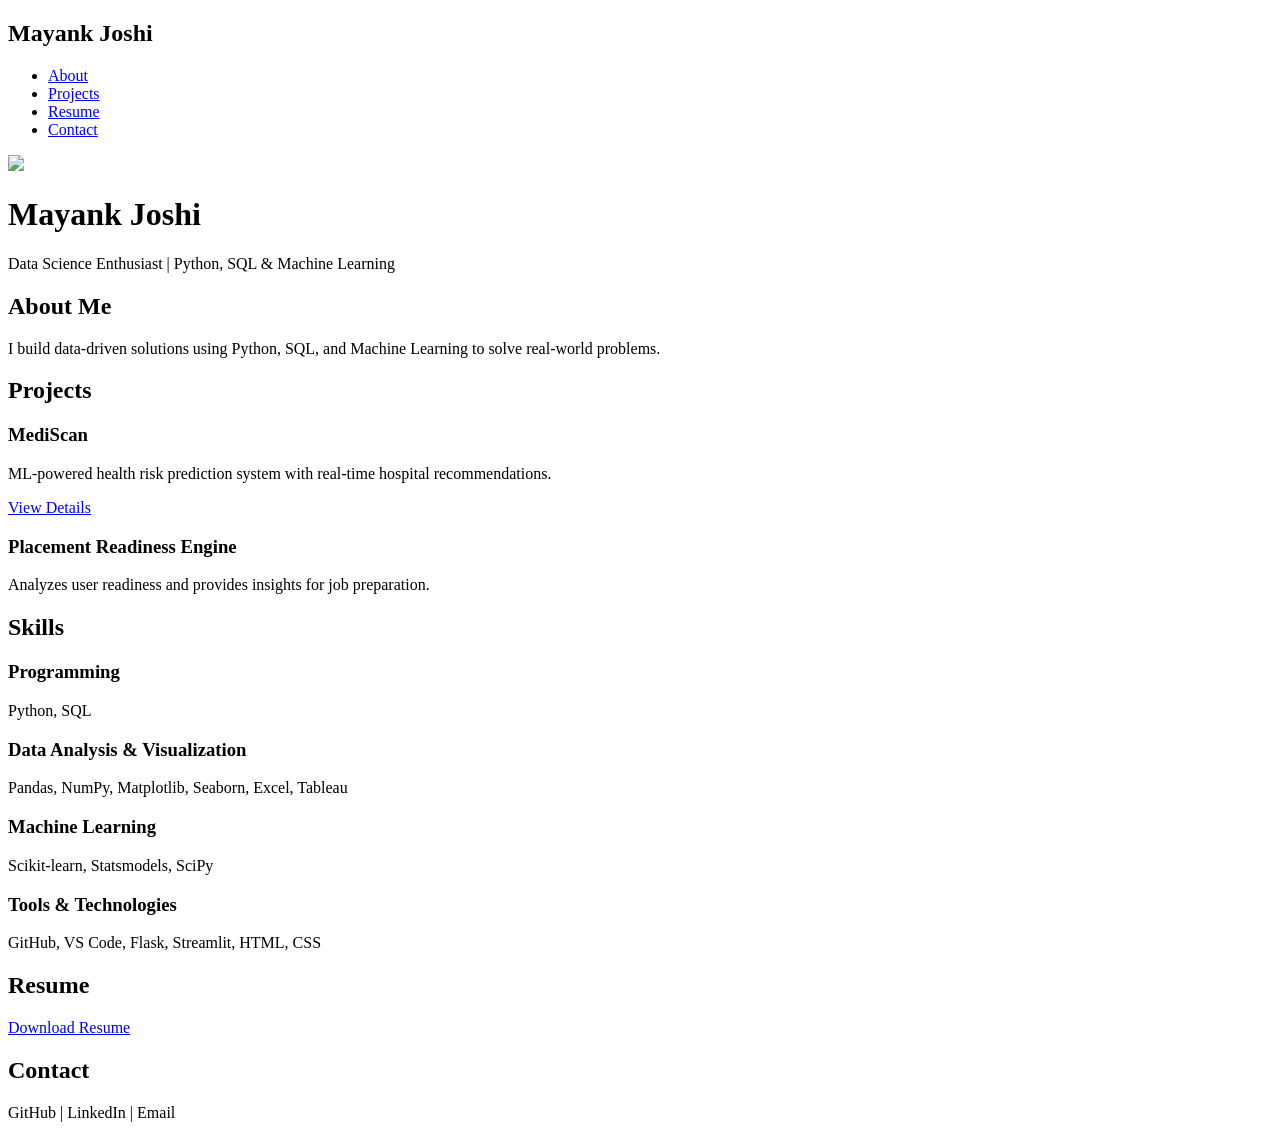
==== index.html @ 1c73607e "Add initial HTML structure for portfolio website" ====
<!DOCTYPE html>
<html lang="en">
<head>
    <meta charset="UTF-8">
    <title>Mayank Joshi | Portfolio</title>
    <link rel="stylesheet" href="style.css">
</head>
<body>
<nav>
    <h2>Mayank Joshi</h2>
    <ul>
        <li><a href="#about">About</a></li>
        <li><a href="#projects">Projects</a></li>
        <li><a href="#resume">Resume</a></li>
        <li><a href="#contact">Contact</a></li>
    </ul>
</nav>
<header>
    <img src="assets/profile.jpg" class="profile">
    <h1>Mayank Joshi</h1>
    <p>Data Science Enthusiast | Python, SQL & Machine Learning</p>
</header>

<section id="about">
    <h2>About Me</h2>
    <p>I build data-driven solutions using Python, SQL, and Machine Learning to solve real-world problems.</p>
</section>

<section id="projects">
    <h2>Projects</h2>

    <div class="project-card">
        <h3>MediScan</h3>
        <p>ML-powered health risk prediction system with real-time hospital recommendations.</p>
        <a href="projects/mediscan.html">View Details</a>
    </div>

    <div class="project-card">
        <h3>Placement Readiness Engine</h3>
        <p>Analyzes user readiness and provides insights for job preparation.</p>
    </div>

</section>

<section id="skills">
    <h2>Skills</h2>

    <div class="project-card">
        <h3>Programming</h3>
        <p>Python, SQL</p>
    </div>

    <div class="project-card">
        <h3>Data Analysis & Visualization</h3>
        <p>Pandas, NumPy, Matplotlib, Seaborn, Excel, Tableau</p>
    </div>

    <div class="project-card">
        <h3>Machine Learning</h3>
        <p>Scikit-learn, Statsmodels, SciPy</p>
    </div>

    <div class="project-card">
        <h3>Tools & Technologies</h3>
        <p>GitHub, VS Code, Flask, Streamlit, HTML, CSS</p>
    </div>
</section>

<section id="resume">
    <h2>Resume</h2>
    <a href="assets/resume.pdf" download>Download Resume</a>
</section>

<section id="contact">
    <h2>Contact</h2>
    <p>GitHub | LinkedIn | Email</p>
</section>

</body>
</html>
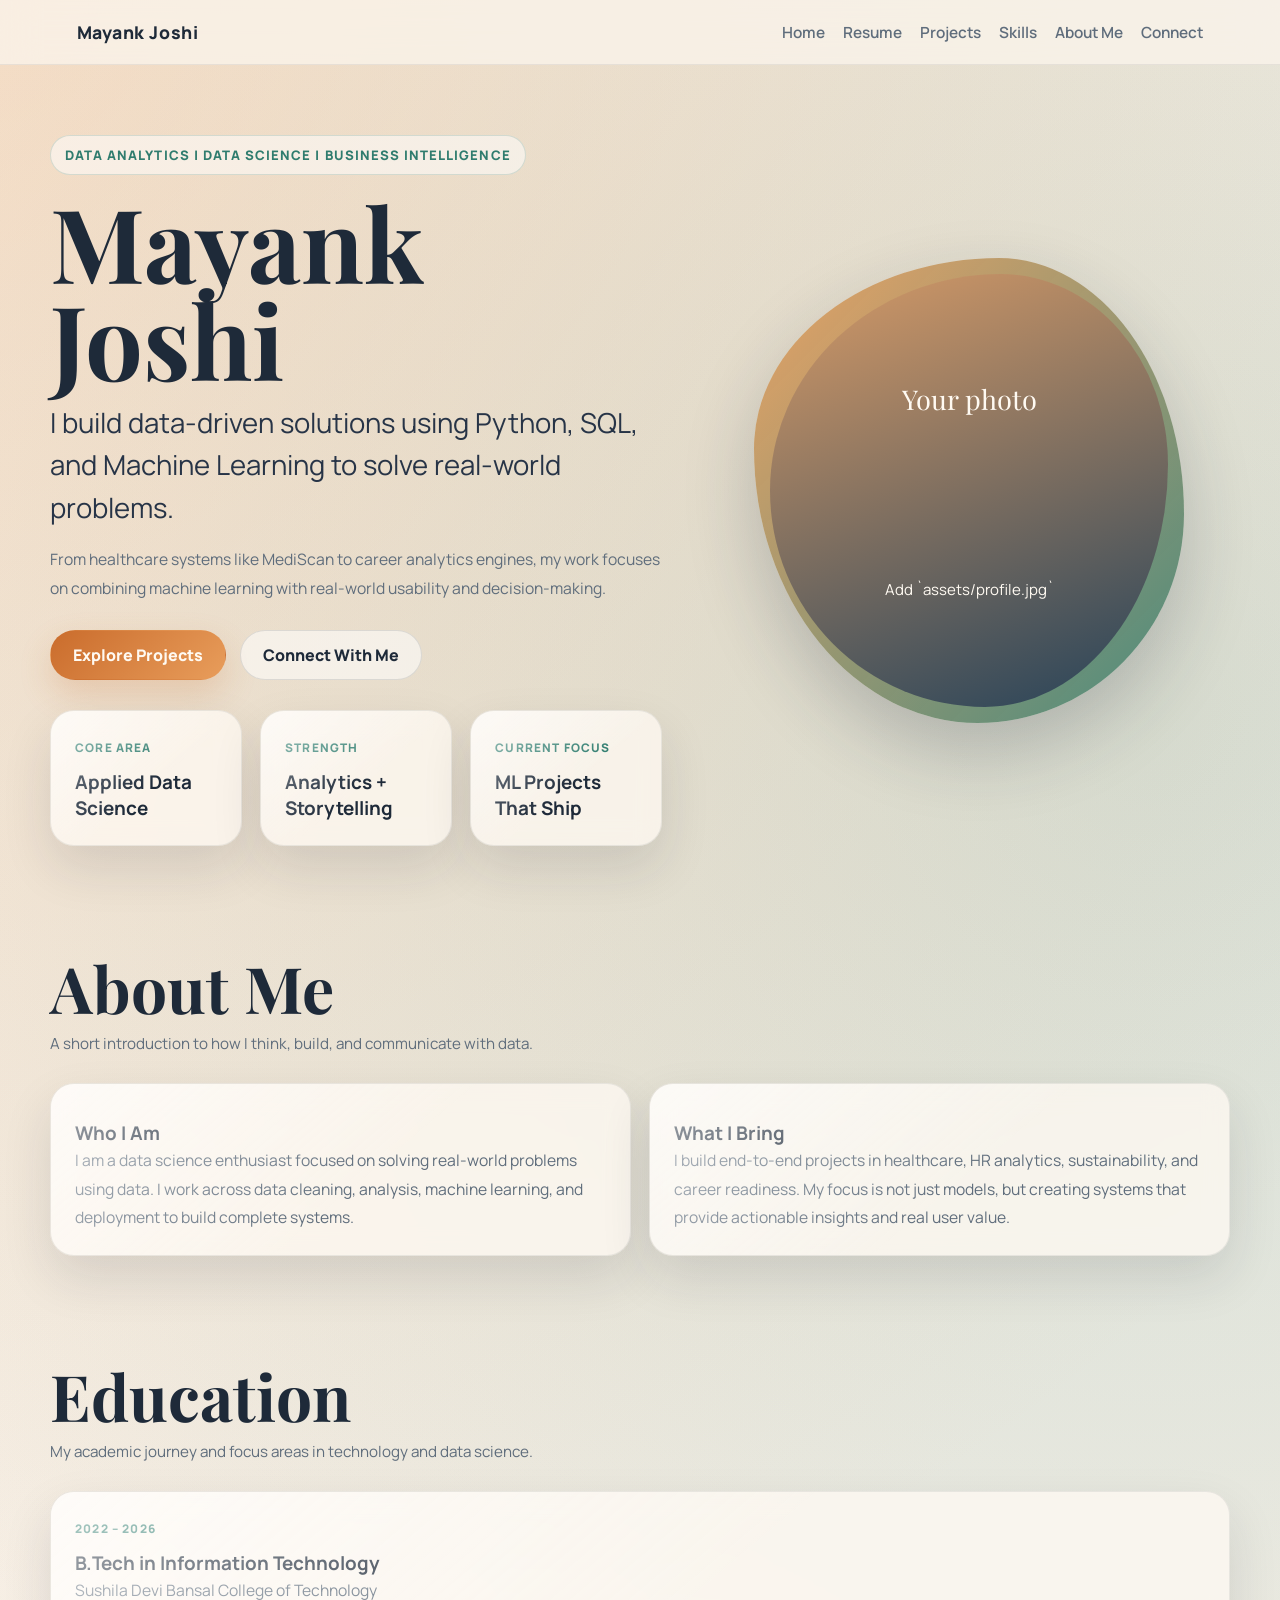
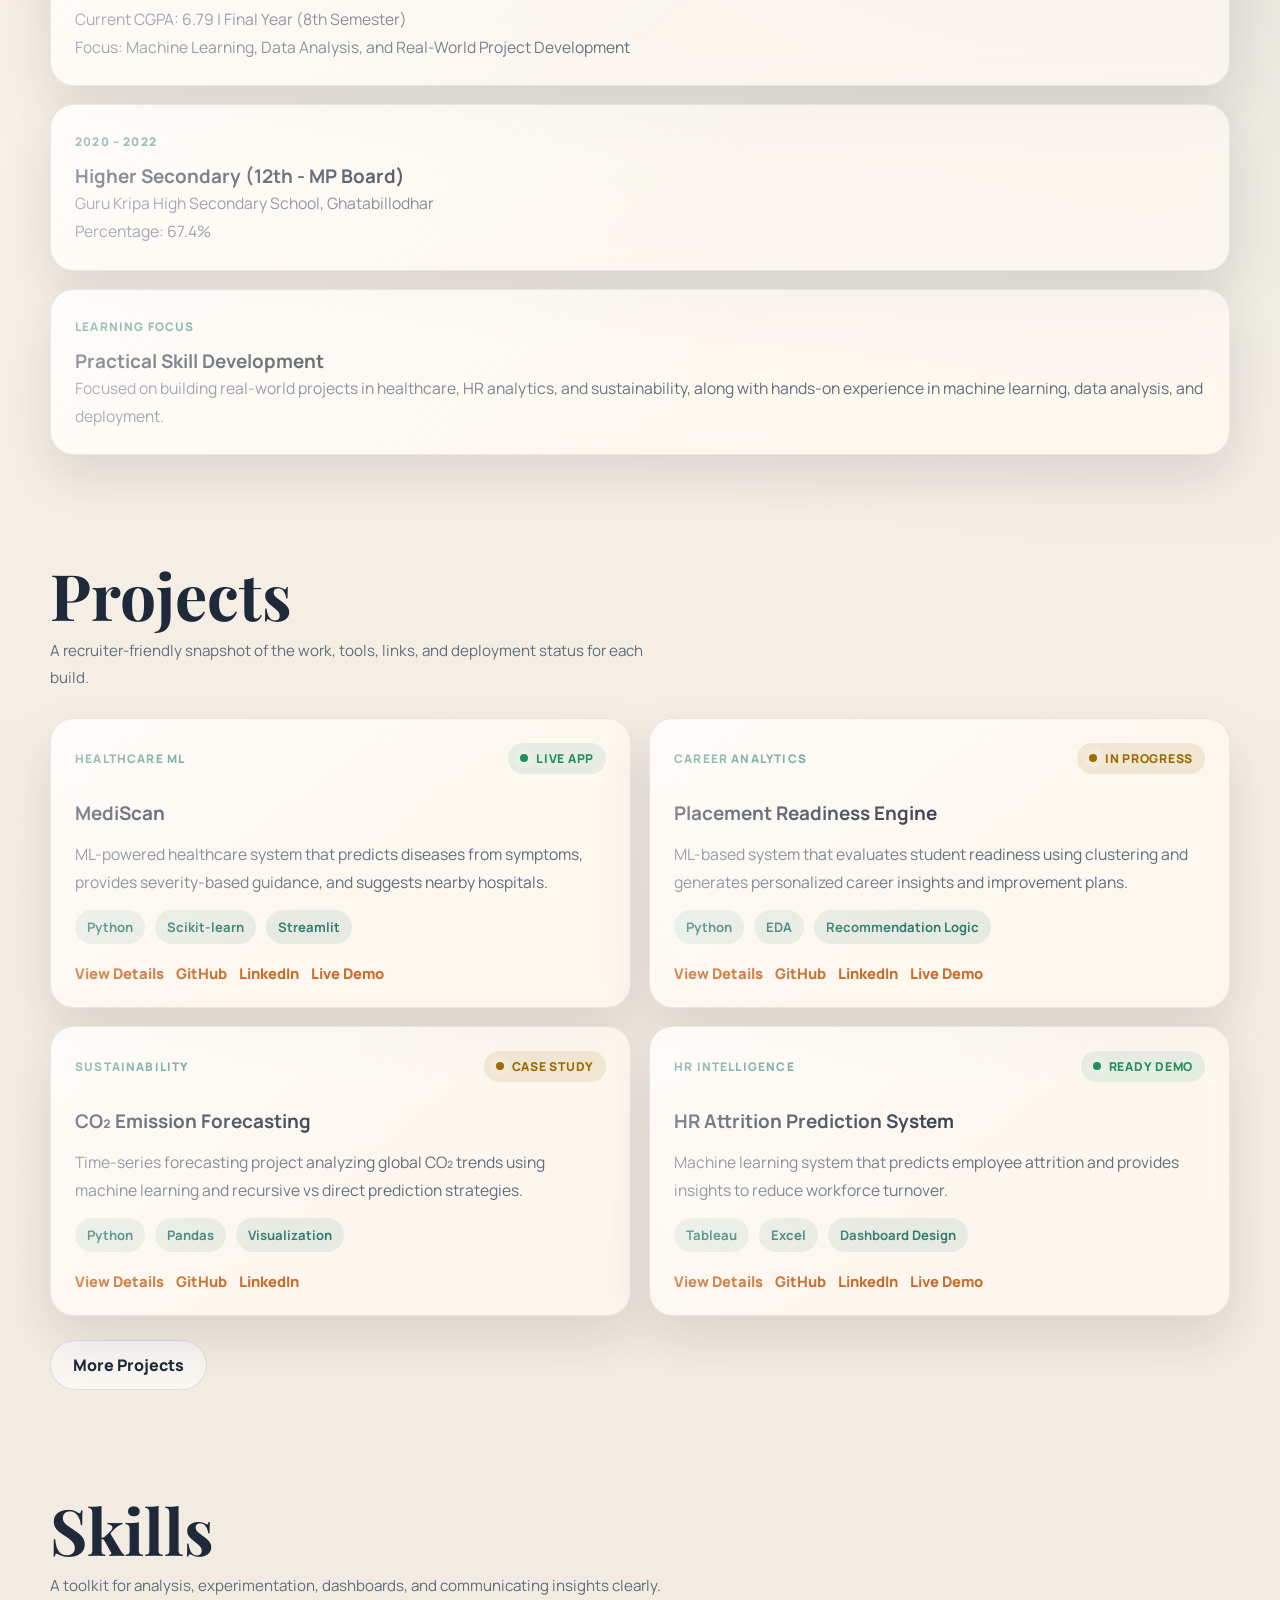
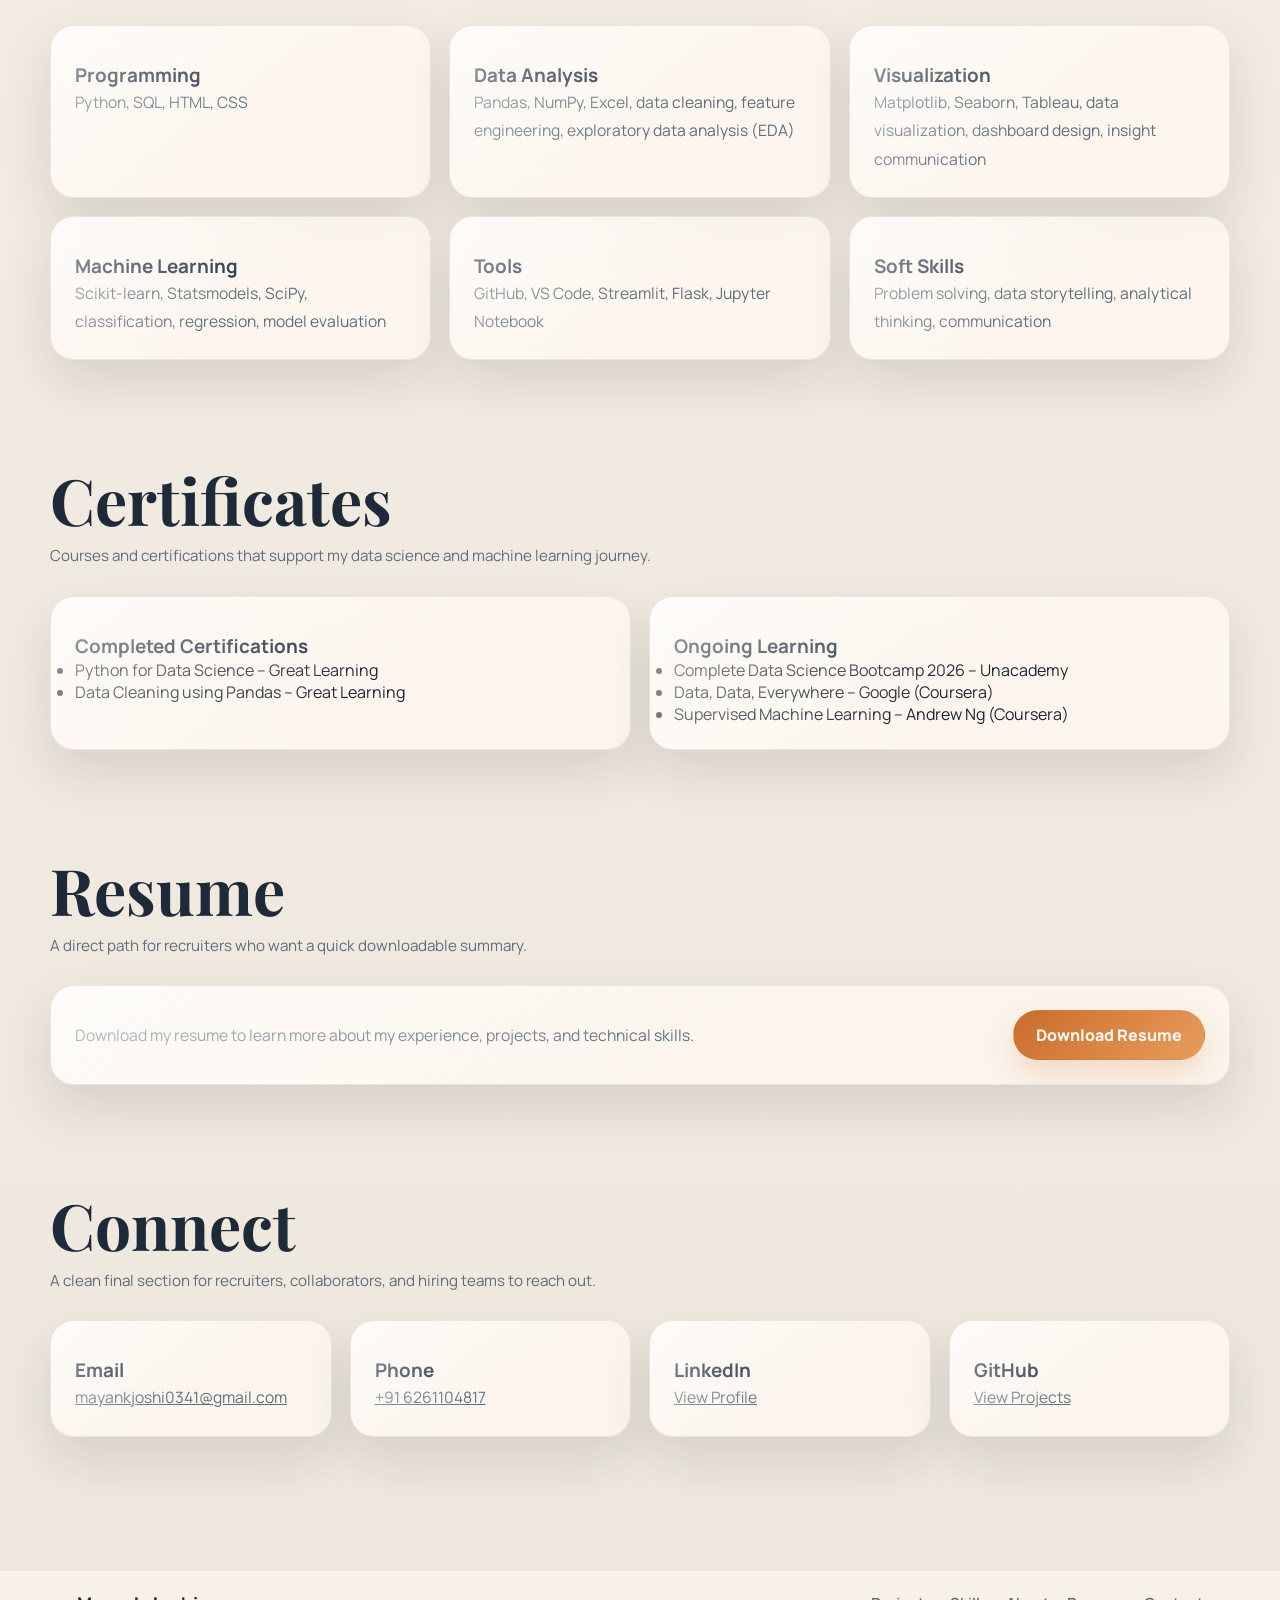
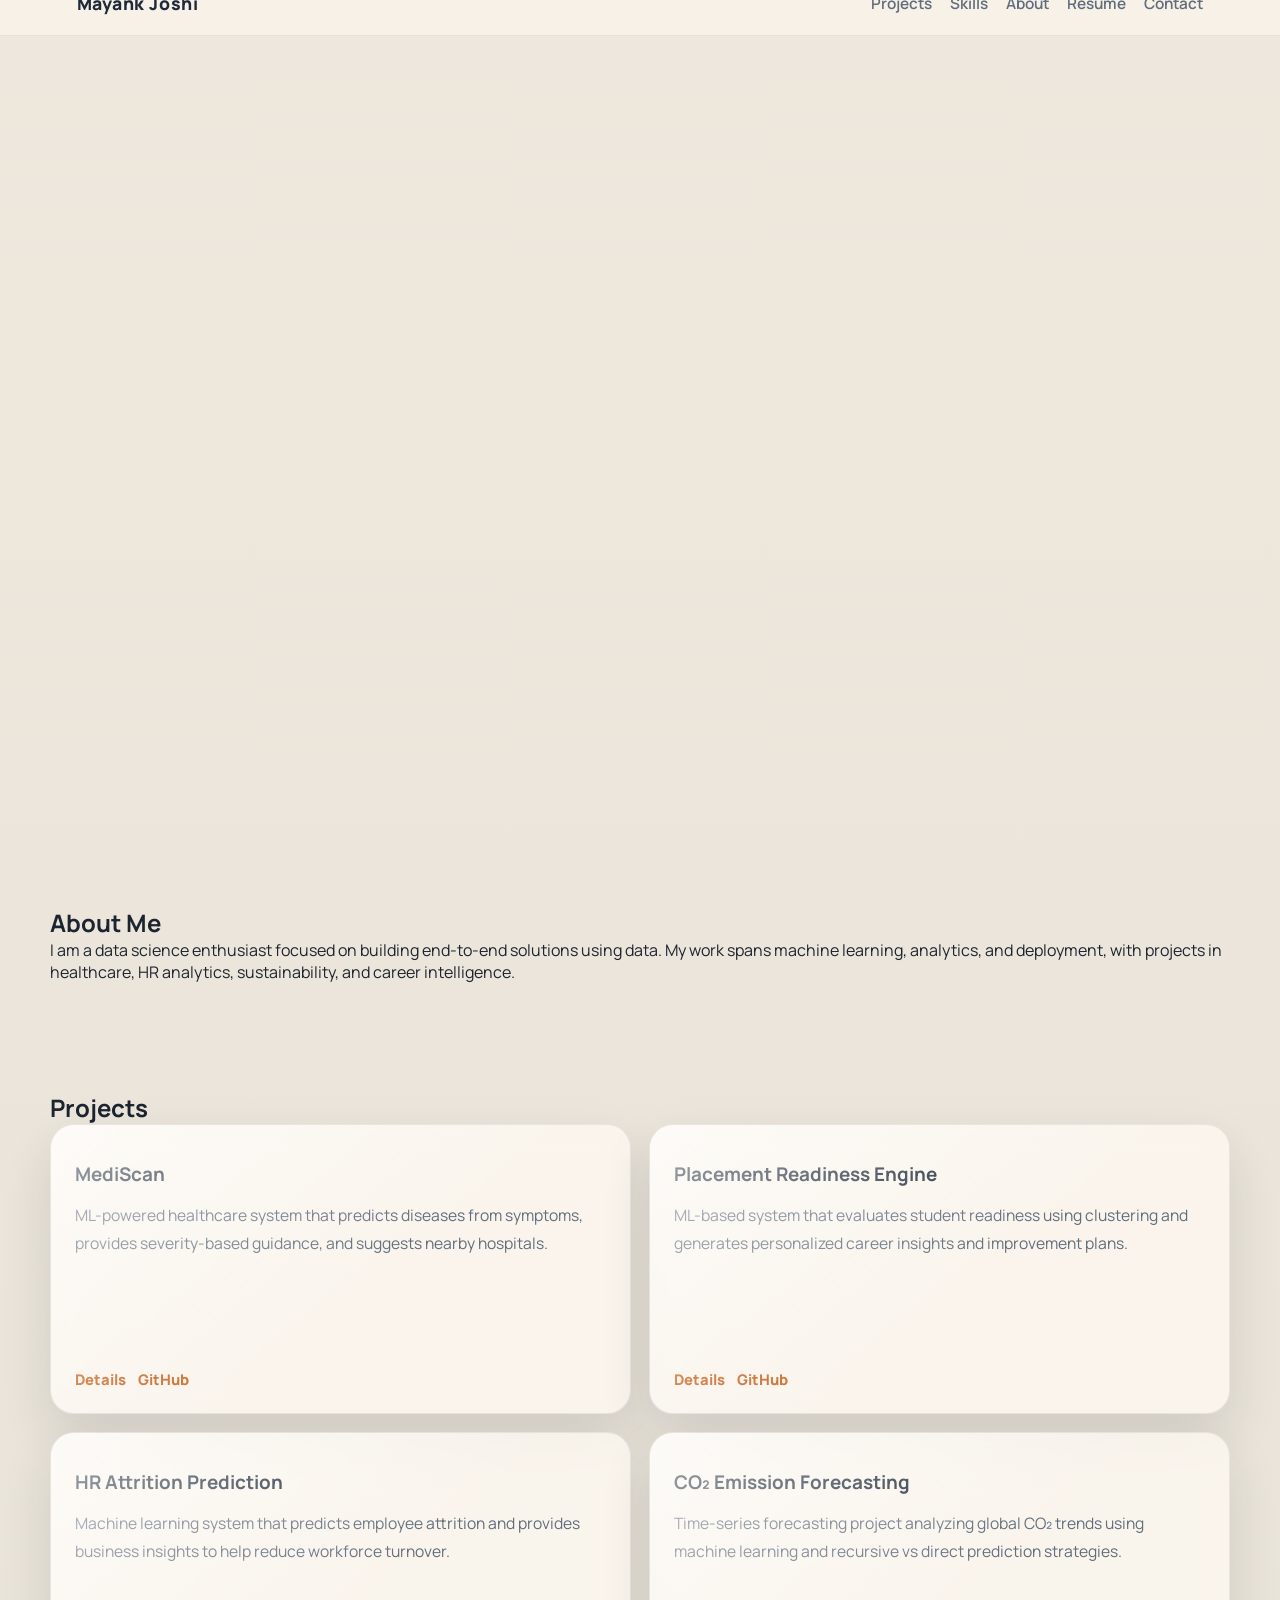
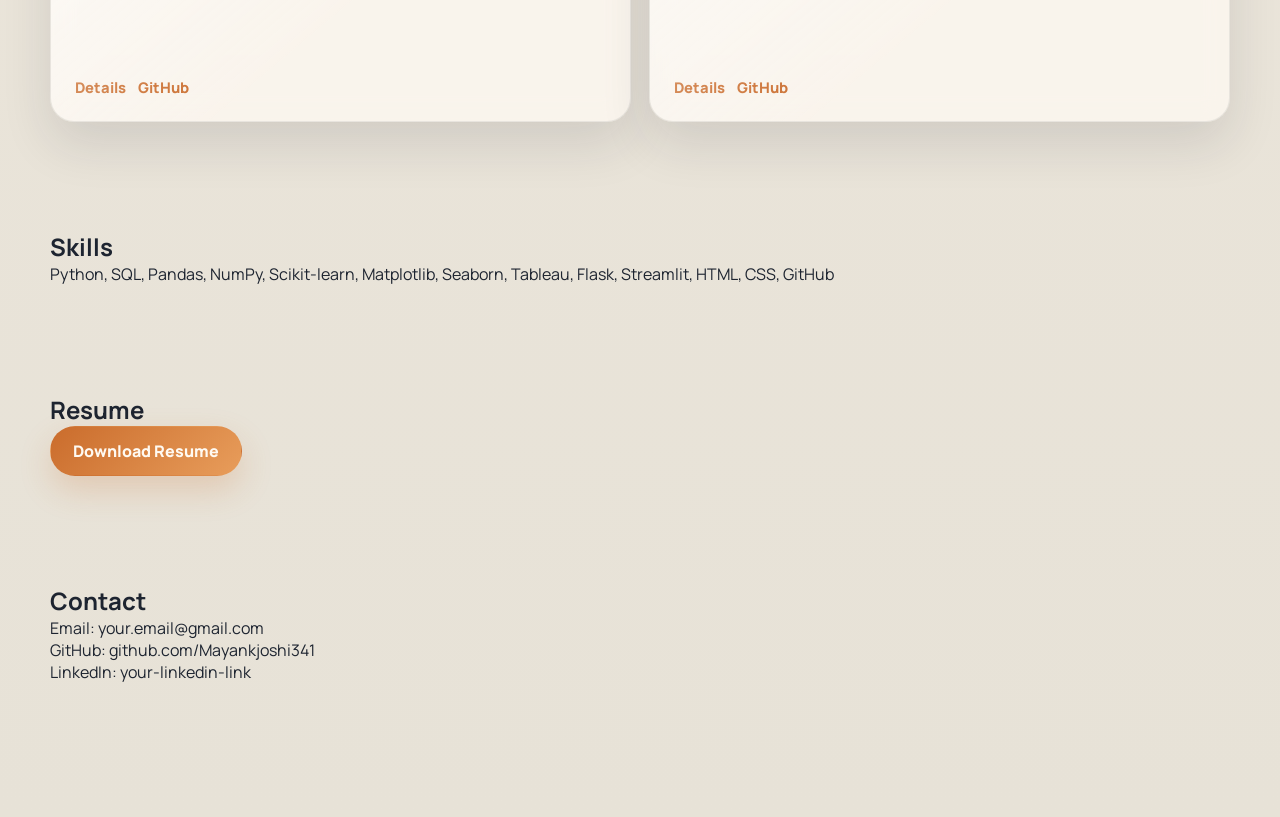
==== commit 5262ffa8: "Refactor code structure for improved readability and maintainability" ====
--- a/index.html
+++ b/index.html
@@ -2,79 +2,571 @@
 <html lang="en">
 <head>
     <meta charset="UTF-8">
-    <title>Mayank Joshi | Portfolio</title>
+    <meta name="viewport" content="width=device-width, initial-scale=1.0">
+    <title>Mayank Joshi | Data Scientist Portfolio</title>
+    <link rel="preconnect" href="https://fonts.googleapis.com">
+    <link rel="preconnect" href="https://fonts.gstatic.com" crossorigin>
+    <link href="https://fonts.googleapis.com/css2?family=Manrope:wght@400;500;700;800&family=Playfair+Display:wght@600;700&display=swap" rel="stylesheet">
     <link rel="stylesheet" href="style.css">
 </head>
 <body>
-<nav>
-    <h2>Mayank Joshi</h2>
-    <ul>
+    <nav class="navbar">
+        <a class="brand" href="#home">Mayank Joshi</a>
+        <ul class="nav-links">
+            <li><a href="#home">Home</a></li>
+            <li><a href="#resume">Resume</a></li>
+            <li><a href="#projects">Projects</a></li>
+            <li><a href="#skills">Skills</a></li>
+            <li><a href="#about">About Me</a></li>
+            <li><a href="#contact">Connect</a></li>
+        </ul>
+    </nav>
+
+    <main>
+        <section class="hero reveal" id="home">
+            <div class="hero-copy reveal">
+                <p class="eyebrow">Data Analytics | Data Science | Business Intelligence</p>
+                <h1>Mayank Joshi</h1>
+                <p class="hero-line">
+                  I build data-driven solutions using Python, SQL, and Machine Learning to solve real-world problems.
+                </p>
+
+                <p class="hero-text">
+                    From healthcare systems like MediScan to career analytics engines,
+                    my work focuses on combining machine learning with real-world usability and decision-making.
+                </p>
+                <div class="hero-actions">
+                    <a class="btn btn-primary" href="#projects">Explore Projects</a>
+                    <a class="btn btn-secondary" href="#contact">Connect With Me</a>
+                </div>
+                <div class="hero-highlights">
+                    <div class="stat-card reveal">
+                        <span class="stat-label">Core Area</span>
+                        <strong>Applied Data Science</strong>
+                    </div>
+                    <div class="stat-card reveal">
+                        <span class="stat-label">Strength</span>
+                        <strong>Analytics + Storytelling</strong>
+                    </div>
+                    <div class="stat-card reveal">
+                        <span class="stat-label">Current Focus</span>
+                        <strong>ML Projects That Ship</strong>
+                    </div>
+                </div>
+            </div>
+
+            <div class="hero-visual reveal">
+                <div class="blob-shell">
+                    <img
+                        src="assets/profile.jpg"
+                        alt="Portrait of Mayank Joshi"
+                        class="profile-photo"
+                        onerror="this.style.display='none'; this.nextElementSibling.style.display='grid';"
+                    >
+                    <div class="photo-fallback">
+                        <span>Your photo</span>
+                        <small>Add `assets/profile.jpg`</small>
+                    </div>
+                </div>
+            </div>
+        </section>
+
+        <section class="content-section reveal" id="about">
+            <div class="section-heading reveal">
+                <h2 class="section-tag">About Me</h2>
+                <p class="section-subtitle">A short introduction to how I think, build, and communicate with data.</p>
+            </div>
+            <div class="about-grid">
+                <article class="panel reveal">
+                    <h3>Who I Am</h3>
+                    <p>
+                        I am a data science enthusiast focused on solving real-world problems using data.
+                        I work across data cleaning, analysis, machine learning, and deployment to build complete systems.
+                    </p>
+                </article>
+                <article class="panel reveal">
+                    <h3>What I Bring</h3>
+                    <p>
+                        I build end-to-end projects in healthcare, HR analytics, sustainability, and career readiness.
+                        My focus is not just models, but creating systems that provide actionable insights and real user value.
+                    </p>
+                </article>
+            </div>
+        </section>
+
+        <section class="content-section reveal" id="education">
+    <div class="section-heading reveal">
+        <h2 class="section-tag">Education</h2>
+        <p class="section-subtitle">My academic journey and focus areas in technology and data science.</p>
+    </div>
+
+    <div class="timeline">
+
+        <article class="timeline-card reveal">
+            <span class="timeline-year">2022 – 2026</span>
+            <h3>B.Tech in Information Technology</h3>
+            <p>Sushila Devi Bansal College of Technology</p>
+            <p>Current CGPA: 6.79 | Final Year (8th Semester)</p>
+            <p>Focus: Machine Learning, Data Analysis, and Real-World Project Development</p>
+        </article>
+
+        <article class="timeline-card reveal">
+            <span class="timeline-year">2020 – 2022</span>
+            <h3>Higher Secondary (12th - MP Board)</h3>
+            <p>Guru Kripa High Secondary School, Ghatabillodhar</p>
+            <p>Percentage: 67.4%</p>
+        </article>
+
+        <article class="timeline-card reveal">
+            <span class="timeline-year">Learning Focus</span>
+            <h3>Practical Skill Development</h3>
+            <p>
+                Focused on building real-world projects in healthcare, HR analytics, and sustainability,
+                along with hands-on experience in machine learning, data analysis, and deployment.
+            </p>
+                    </article>
+                
+                </div>
+            </section>
+
+        <section class="content-section reveal" id="projects">
+            <div class="section-heading reveal">
+                <h2 class="section-tag">Projects</h2>
+                <p class="section-subtitle">A recruiter-friendly snapshot of the work, tools, links, and deployment status for each build.</p>
+            </div>
+
+            <div class="card-grid project-grid">
+                <article class="project-card project-live reveal">
+                    <div class="project-top">
+                        <span class="card-kicker">Healthcare ML</span>
+                        <span class="project-status status-live">Live App</span>
+                    </div>
+                    <h3>MediScan</h3>
+                    <p>ML-powered healthcare system that predicts diseases from symptoms, provides severity-based guidance, and suggests nearby hospitals.</p>
+                    <div class="project-meta">
+                        <span>Python</span>
+                        <span>Scikit-learn</span>
+                        <span>Streamlit</span>
+                    </div>
+                    <div class="project-links">
+                        <a href="projects/mediscan.html">View Details</a>
+                        <a href="https://github.com/Mayankjoshi341/MEDISCAN/tree/main/MediScan">GitHub</a>
+                        <a href="https://www.linkedin.com/feed/update/urn:li:activity:7434690073696161793/?originTrackingId=m5JLJX4v71FFfzhht5%2BlYw%3D%3D">LinkedIn</a>
+                        <a href="https://mayankjoshi341-mediscan-mediscanmediscan-app-bdn9oe.streamlit.app/">Live Demo</a>
+                    </div>
+                </article>
+
+                <article class="project-card project-build reveal">
+                    <div class="project-top">
+                        <span class="card-kicker">Career Analytics</span>
+                        <span class="project-status status-build">In Progress</span>
+                    </div>
+                    <h3>Placement Readiness Engine</h3>
+                    <p>ML-based system that evaluates student readiness using clustering and generates personalized career insights and improvement plans.</p>
+                    <div class="project-meta">
+                        <span>Python</span>
+                        <span>EDA</span>
+                        <span>Recommendation Logic</span>
+                    </div>
+                    <div class="project-links">
+                        <a href="projects/placement.html">View Details</a>
+                        <a href="https://github.com/Mayankjoshi341/Placement-Readiness-Analytics-Engine/tree/main/Placement_readiness">GitHub</a>
+                        <a href="#" title="Add your LinkedIn post or article URL">LinkedIn</a>
+                        <a href="#" title="Add your deployed dashboard URL">Live Demo</a>
+                    </div>
+                </article>
+
+                <article class="project-card project-build reveal">
+                    <div class="project-top">
+                        <span class="card-kicker">Sustainability</span>
+                        <span class="project-status status-build">Case Study</span>
+                    </div>
+                    <h3>CO₂ Emission Forecasting</h3>
+                    <p>Time-series forecasting project analyzing global CO₂ trends using machine learning and recursive vs direct prediction strategies.</p>
+                    <div class="project-meta">
+                        <span>Python</span>
+                        <span>Pandas</span>
+                        <span>Visualization</span>
+                    </div>
+                    <div class="project-links">
+                        <a href="projects/co2.html">View Details</a>
+                        <a href="#" title="Add your GitHub project URL">GitHub</a>
+                        <a href="#" title="Add your LinkedIn post or article URL">LinkedIn</a>
+                    </div>
+                </article>
+
+                <article class="project-card project-live reveal">
+                    <div class="project-top">
+                        <span class="card-kicker">HR Intelligence</span>
+                        <span class="project-status status-live">Ready Demo</span>
+                    </div>
+                    <h3>HR Attrition Prediction System</h3>
+                    <p>Machine learning system that predicts employee attrition and provides insights to reduce workforce turnover.</p>
+                    <div class="project-meta">
+                        <span>Tableau</span>
+                        <span>Excel</span>
+                        <span>Dashboard Design</span>
+                    </div>
+                    <div class="project-links">
+                        <a href="projects/hr.html">View Details</a>
+                        <a href="https://github.com/Mayankjoshi341/minor-project/tree/main/minor-project-7sem">GitHub</a>
+                        <a href="#" title="Add your LinkedIn post or article URL">LinkedIn</a>
+                        <a href="#" title="Add your deployed dashboard URL">Live Demo</a>
+                    </div>
+                </article>
+            </div>
+
+            <details class="more-projects">
+                <summary class="btn btn-secondary">More Projects</summary>
+                <div class="card-grid project-grid more-project-grid">
+                    <article class="project-card reveal">
+                        <div class="project-top">
+                            <span class="card-kicker">Forecasting</span>
+                            <span class="project-status status-build">Concept</span>
+                        </div>
+                        <h3>Sales Forecast Studio</h3>
+                        <p>Space for a forecasting project featuring trend modeling, business KPIs, and interactive scenario planning.</p>
+                        <div class="project-meta">
+                            <span>Time Series</span>
+                            <span>Python</span>
+                            <span>Business Insight</span>
+                        </div>
+                        <div class="project-links">
+                            <a href="#">View Details</a>
+                            <a href="#" title="Add your GitHub project URL">GitHub</a>
+                            <a href="#" title="Add your LinkedIn post or article URL">LinkedIn</a>
+                        </div>
+                    </article>
+
+                    <article class="project-card reveal">
+                        <div class="project-top">
+                            <span class="card-kicker">Customer Analytics</span>
+                            <span class="project-status status-build">Concept</span>
+                        </div>
+                        <h3>Customer Churn Explorer</h3>
+                        <p>Placeholder card for a churn prediction or segmentation project with metrics, model interpretation, and retention strategy.</p>
+                        <div class="project-meta">
+                            <span>Classification</span>
+                            <span>SQL</span>
+                            <span>BI Reporting</span>
+                        </div>
+                        <div class="project-links">
+                            <a href="#">View Details</a>
+                            <a href="#" title="Add your GitHub project URL">GitHub</a>
+                            <a href="#" title="Add your LinkedIn post or article URL">LinkedIn</a>
+                        </div>
+                    </article>
+                </div>
+            </details>
+        </section>
+
+        <section class="content-section reveal" id="skills">
+            <div class="section-heading reveal">
+                <h2 class="section-tag">Skills</h2>
+                <p class="section-subtitle">A toolkit for analysis, experimentation, dashboards, and communicating insights clearly.</p>
+            </div>
+            <div class="card-grid skills-grid">
+                <article class="panel reveal">
+                    <h3>Programming</h3>
+                    <p>Python, SQL, HTML, CSS</p>
+                </article>
+                <article class="panel reveal">
+                    <h3>Data Analysis</h3>
+                    <p>Pandas, NumPy, Excel, data cleaning, feature engineering, exploratory data analysis (EDA)</p>
+                </article>
+                <article class="panel reveal">
+                    <h3>Visualization</h3>
+                    <p>Matplotlib, Seaborn, Tableau, data visualization, dashboard design, insight communication</p>
+                </article>
+                <article class="panel reveal">
+                    <h3>Machine Learning</h3>
+                    <p>Scikit-learn, Statsmodels, SciPy, classification, regression, model evaluation</p>
+                </article>
+                <article class="panel reveal">
+                    <h3>Tools</h3>
+                    <p>GitHub, VS Code, Streamlit, Flask, Jupyter Notebook</p>
+                </article>
+                <article class="panel reveal">
+                    <h3>Soft Skills</h3>
+                    <p>Problem solving, data storytelling, analytical thinking, communication</p>
+                </article>
+            </div>
+        </section>
+
+        <section class="content-section reveal" id="certificates">
+    <div class="section-heading reveal">
+        <h2 class="section-tag">Certificates</h2>
+        <p class="section-subtitle">Courses and certifications that support my data science and machine learning journey.</p>
+    </div>
+
+    <div class="card-grid">
+
+        <article class="panel reveal">
+            <h3>Completed Certifications</h3>
+            <ul>
+                <li>Python for Data Science – Great Learning</li>
+                <li>Data Cleaning using Pandas – Great Learning</li>
+            </ul>
+        </article>
+
+        <article class="panel reveal">
+            <h3>Ongoing Learning</h3>
+            <ul>
+                <li>Complete Data Science Bootcamp 2026 – Unacademy</li>
+                <li>Data, Data, Everywhere – Google (Coursera)</li>
+                <li>Supervised Machine Learning – Andrew Ng (Coursera)</li>
+            </ul>
+        </article>
+
+    </div>
+</section>
+
+        <section class="content-section reveal" id="resume">
+            <div class="section-heading reveal">
+                <h2 class="section-tag">Resume</h2>
+                <p class="section-subtitle">A direct path for recruiters who want a quick downloadable summary.</p>
+            </div>
+            <div class="panel resume-panel reveal">
+                <p>
+                    Download my resume to learn more about my experience, projects, and technical skills.
+                </p>
+                <a class="btn btn-primary" href="assets/resume.pdf" download>Download Resume</a>
+            </div>
+        </section>
+
+        <section class="content-section reveal" id="contact">
+    <div class="section-heading reveal">
+        <h2 class="section-tag">Connect</h2>
+        <p class="section-subtitle">A clean final section for recruiters, collaborators, and hiring teams to reach out.</p>
+    </div>
+
+    <div class="card-grid contact-grid">
+
+        <article class="panel reveal">
+            <h3>Email</h3>
+            <p>
+                <a href="mailto:mayankjoshi0341@gmail.com">
+                    mayankjoshi0341@gmail.com
+                </a>
+            </p>
+        </article>
+
+        <article class="panel reveal">
+            <h3>Phone</h3>
+            <p>
+                <a href="tel:+916261104817">
+                    +91 6261104817
+                </a>
+            </p>
+        </article>
+
+        <article class="panel reveal">
+            <h3>LinkedIn</h3>
+            <p>
+                <a href="https://www.linkedin.com/in/mayank-joshi-94772324b/" target="_blank">
+                    View Profile
+                </a>
+            </p>
+        </article>
+
+        <article class="panel reveal">
+            <h3>GitHub</h3>
+            <p>
+                <a href="https://github.com/Mayankjoshi341" target="_blank">
+                    View Projects
+                </a>
+            </p>
+        </article>
+
+    </div>
+</section>
+    </main>
+    <script>
+        const revealItems = document.querySelectorAll(".reveal");
+
+        if ("IntersectionObserver" in window) {
+            const revealObserver = new IntersectionObserver((entries) => {
+                entries.forEach((entry) => {
+                    if (entry.isIntersecting) {
+                        entry.target.classList.add("is-visible");
+                        revealObserver.unobserve(entry.target);
+                    }
+                });
+            }, {
+                threshold: 0.14,
+                rootMargin: "0px 0px -40px 0px"
+            });
+
+            revealItems.forEach((item) => revealObserver.observe(item));
+        } else {
+            revealItems.forEach((item) => item.classList.add("is-visible"));
+        }
+    </script>
+</body>
+</html>
+
+
+
+
+
+
+<!DOCTYPE html>
+<html lang="en">
+<head>
+    <meta charset="UTF-8">
+    <meta name="viewport" content="width=device-width, initial-scale=1.0">
+    <title>Mayank Joshi | Data Scientist Portfolio</title>
+
+    <link href="https://fonts.googleapis.com/css2?family=Manrope:wght@400;500;700;800&family=Playfair+Display:wght@600;700&display=swap" rel="stylesheet">
+    <link rel="stylesheet" href="style.css">
+</head>
+
+<body>
+
+<nav class="navbar">
+    <a class="brand" href="#home">Mayank Joshi</a>
+    <ul class="nav-links">
+        <li><a href="#projects">Projects</a></li>
+        <li><a href="#skills">Skills</a></li>
         <li><a href="#about">About</a></li>
-        <li><a href="#projects">Projects</a></li>
         <li><a href="#resume">Resume</a></li>
         <li><a href="#contact">Contact</a></li>
     </ul>
 </nav>
-<header>
-    <img src="assets/profile.jpg" class="profile">
-    <h1>Mayank Joshi</h1>
-    <p>Data Science Enthusiast | Python, SQL & Machine Learning</p>
-</header>
-
-<section id="about">
+
+<main>
+
+<!-- HERO -->
+<section class="hero reveal" id="home">
+    <div class="hero-copy">
+        <p class="eyebrow">Data Science | Machine Learning | Analytics</p>
+
+        <h1>Mayank Joshi</h1>
+
+        <p class="hero-line">
+            I build data-driven solutions using Python, SQL, and Machine Learning to solve real-world problems.
+        </p>
+
+        <p class="hero-text">
+            From healthcare systems like MediScan to career analytics engines,
+            my work focuses on combining machine learning with real-world usability and decision-making.
+        </p>
+
+        <div class="hero-actions">
+            <a class="btn btn-primary" href="#projects">View Projects</a>
+            <a class="btn btn-secondary" href="assets/resume.pdf" download>Download Resume</a>
+        </div>
+    </div>
+
+    <div class="hero-visual">
+        <div class="blob-shell">
+            <img src="assets/profile.jpg" class="profile-photo">
+        </div>
+    </div>
+</section>
+
+<!-- ABOUT -->
+<section class="content-section" id="about">
     <h2>About Me</h2>
-    <p>I build data-driven solutions using Python, SQL, and Machine Learning to solve real-world problems.</p>
-</section>
-
-<section id="projects">
+
+    <p>
+        I am a data science enthusiast focused on building end-to-end solutions using data.
+        My work spans machine learning, analytics, and deployment, with projects in healthcare,
+        HR analytics, sustainability, and career intelligence.
+    </p>
+</section>
+
+<!-- PROJECTS -->
+<section class="content-section" id="projects">
     <h2>Projects</h2>
 
-    <div class="project-card">
-        <h3>MediScan</h3>
-        <p>ML-powered health risk prediction system with real-time hospital recommendations.</p>
-        <a href="projects/mediscan.html">View Details</a>
-    </div>
-
-    <div class="project-card">
-        <h3>Placement Readiness Engine</h3>
-        <p>Analyzes user readiness and provides insights for job preparation.</p>
-    </div>
-
-</section>
-
-<section id="skills">
+    <div class="card-grid">
+
+        <!-- MediScan -->
+        <div class="project-card">
+            <h3>MediScan</h3>
+            <p>
+                ML-powered healthcare system that predicts diseases from symptoms,
+                provides severity-based guidance, and suggests nearby hospitals.
+            </p>
+
+            <div class="project-links">
+                <a href="projects/mediscan.html">Details</a>
+                <a href="https://github.com/Mayankjoshi341/MEDISCAN/tree/main/MediScan">GitHub</a>
+            </div>
+        </div>
+
+        <!-- Placement -->
+        <div class="project-card">
+            <h3>Placement Readiness Engine</h3>
+            <p>
+                ML-based system that evaluates student readiness using clustering
+                and generates personalized career insights and improvement plans.
+            </p>
+
+            <div class="project-links">
+                <a href="projects/placement.html">Details</a>
+                <a href="https://github.com/Mayankjoshi341/Placement-Readiness-Analytics-Engine/tree/main/Placement_readiness">GitHub</a>
+            </div>
+        </div>
+
+        <!-- HR -->
+        <div class="project-card">
+            <h3>HR Attrition Prediction</h3>
+            <p>
+                Machine learning system that predicts employee attrition and provides
+                business insights to help reduce workforce turnover.
+            </p>
+
+            <div class="project-links">
+                <a href="projects/hr.html">Details</a>
+                <a href="https://github.com/Mayankjoshi341/minor-project/tree/main/minor-project-7sem">GitHub</a>
+            </div>
+        </div>
+
+        <!-- CO2 -->
+        <div class="project-card">
+            <h3>CO₂ Emission Forecasting</h3>
+            <p>
+                Time-series forecasting project analyzing global CO₂ trends
+                using machine learning and recursive vs direct prediction strategies.
+            </p>
+
+            <div class="project-links">
+                <a href="projects/co2.html">Details</a>
+                <a href="#">GitHub</a>
+            </div>
+        </div>
+
+    </div>
+</section>
+
+<!-- SKILLS -->
+<section class="content-section" id="skills">
     <h2>Skills</h2>
 
-    <div class="project-card">
-        <h3>Programming</h3>
-        <p>Python, SQL</p>
-    </div>
-
-    <div class="project-card">
-        <h3>Data Analysis & Visualization</h3>
-        <p>Pandas, NumPy, Matplotlib, Seaborn, Excel, Tableau</p>
-    </div>
-
-    <div class="project-card">
-        <h3>Machine Learning</h3>
-        <p>Scikit-learn, Statsmodels, SciPy</p>
-    </div>
-
-    <div class="project-card">
-        <h3>Tools & Technologies</h3>
-        <p>GitHub, VS Code, Flask, Streamlit, HTML, CSS</p>
-    </div>
-</section>
-
-<section id="resume">
+    <p>
+        Python, SQL, Pandas, NumPy, Scikit-learn, Matplotlib, Seaborn,
+        Tableau, Flask, Streamlit, HTML, CSS, GitHub
+    </p>
+</section>
+
+<!-- RESUME -->
+<section class="content-section" id="resume">
     <h2>Resume</h2>
-    <a href="assets/resume.pdf" download>Download Resume</a>
-</section>
-
-<section id="contact">
+    <a href="assets/resume.pdf" class="btn btn-primary" download>Download Resume</a>
+</section>
+
+<!-- CONTACT -->
+<section class="content-section" id="contact">
     <h2>Contact</h2>
-    <p>GitHub | LinkedIn | Email</p>
-</section>
+
+    <p>Email: your.email@gmail.com</p>
+    <p>GitHub: github.com/Mayankjoshi341</p>
+    <p>LinkedIn: your-linkedin-link</p>
+</section>
+
+</main>
 
 </body>
 </html>
--- a/style.css
+++ b/style.css
@@ -0,0 +1,782 @@
+:root {
+    --bg: #f6f1e8;
+    --bg-deep: #1e2a39;
+    --surface: rgba(255, 250, 243, 0.8);
+    --surface-strong: #fffaf2;
+    --surface-dark: #203046;
+    --line: rgba(30, 42, 57, 0.12);
+    --text: #1d2430;
+    --muted: #5f6d7c;
+    --brand: #ca6c2c;
+    --brand-soft: #e89d5b;
+    --accent: #2f7c6e;
+    --accent-soft: #dcefe7;
+    --ok: #1f8f5f;
+    --warn: #9a6a00;
+    --shadow: 0 22px 50px rgba(29, 36, 48, 0.12);
+}
+
+* {
+    margin: 0;
+    padding: 0;
+    box-sizing: border-box;
+}
+
+html {
+    scroll-behavior: smooth;
+}
+
+body {
+    min-height: 100vh;
+    font-family: "Manrope", sans-serif;
+    color: var(--text);
+    background:
+        radial-gradient(circle at top left, rgba(232, 157, 91, 0.28), transparent 24%),
+        radial-gradient(circle at 90% 10%, rgba(47, 124, 110, 0.18), transparent 22%),
+        linear-gradient(180deg, #fbf6ef 0%, #f2ebe1 44%, #e7e2d7 100%);
+}
+
+body::before {
+    content: "";
+    position: fixed;
+    inset: 0;
+    pointer-events: none;
+    opacity: 0.18;
+    background-image:
+        linear-gradient(rgba(30, 42, 57, 0.06) 1px, transparent 1px),
+        linear-gradient(90deg, rgba(30, 42, 57, 0.06) 1px, transparent 1px);
+    background-size: 44px 44px;
+    mask-image: linear-gradient(to bottom, rgba(0, 0, 0, 0.38), transparent 82%);
+}
+
+a {
+    color: inherit;
+}
+
+.navbar {
+    position: sticky;
+    top: 0;
+    z-index: 20;
+    display: flex;
+    justify-content: space-between;
+    align-items: center;
+    gap: 24px;
+    padding: 20px 6vw;
+    background: rgba(250, 244, 235, 0.78);
+    backdrop-filter: blur(18px);
+    border-bottom: 1px solid rgba(30, 42, 57, 0.08);
+}
+
+.brand {
+    text-decoration: none;
+    font-weight: 800;
+    font-size: 1.1rem;
+    letter-spacing: 0.03em;
+    color: var(--bg-deep);
+}
+
+.nav-links {
+    display: flex;
+    flex-wrap: wrap;
+    justify-content: flex-end;
+    gap: 18px;
+    list-style: none;
+}
+
+.nav-links a {
+    text-decoration: none;
+    color: var(--muted);
+    font-size: 0.96rem;
+    font-weight: 600;
+    transition: color 0.2s ease;
+}
+
+.nav-links a:hover,
+.nav-links a:focus-visible {
+    color: var(--brand);
+}
+
+main {
+    width: min(1180px, calc(100% - 48px));
+    margin: 0 auto;
+    padding-bottom: 80px;
+}
+
+.hero,
+.content-section {
+    scroll-margin-top: 100px;
+}
+
+.hero {
+    min-height: calc(100vh - 84px);
+    display: grid;
+    grid-template-columns: 1.08fr 0.92fr;
+    gap: 46px;
+    align-items: center;
+    padding: 70px 0 56px;
+}
+
+.eyebrow {
+    display: inline-flex;
+    padding: 10px 14px;
+    border-radius: 999px;
+    border: 1px solid rgba(47, 124, 110, 0.18);
+    background: rgba(255, 255, 255, 0.52);
+    color: var(--accent);
+    font-size: 0.82rem;
+    font-weight: 800;
+    letter-spacing: 0.08em;
+    text-transform: uppercase;
+}
+
+.hero h1,
+.section-tag,
+.detail-hero h1 {
+    font-family: "Playfair Display", serif;
+}
+
+.hero h1 {
+    margin: 18px 0 14px;
+    font-size: clamp(3.7rem, 8vw, 6.5rem);
+    line-height: 0.95;
+    color: var(--bg-deep);
+}
+
+.hero-line {
+    max-width: 680px;
+    font-size: clamp(1.24rem, 2.2vw, 1.72rem);
+    line-height: 1.55;
+    color: #273447;
+}
+
+.hero-text,
+.panel p,
+.project-card p,
+.timeline-card p,
+.resume-panel p,
+.section-subtitle,
+.detail-section p,
+.detail-overview li,
+.detail-grid li {
+    font-size: 0.98rem;
+    line-height: 1.8;
+    color: var(--muted);
+}
+
+.hero-text {
+    max-width: 610px;
+    margin-top: 16px;
+}
+
+.hero-actions {
+    display: flex;
+    flex-wrap: wrap;
+    gap: 14px;
+    margin: 28px 0 30px;
+}
+
+.btn {
+    display: inline-flex;
+    align-items: center;
+    justify-content: center;
+    padding: 13px 22px;
+    border-radius: 999px;
+    border: 1px solid transparent;
+    text-decoration: none;
+    font-weight: 800;
+    transition: transform 0.22s ease, background 0.22s ease, border-color 0.22s ease;
+    cursor: pointer;
+}
+
+.btn:hover,
+.btn:focus-visible {
+    transform: translateY(-2px);
+}
+
+.btn-primary {
+    color: #fffaf2;
+    background: linear-gradient(135deg, var(--brand) 0%, var(--brand-soft) 100%);
+    box-shadow: 0 14px 32px rgba(202, 108, 44, 0.22);
+}
+
+.btn-secondary {
+    color: var(--bg-deep);
+    background: rgba(255, 255, 255, 0.55);
+    border-color: rgba(30, 42, 57, 0.12);
+}
+
+.reveal {
+    opacity: 0;
+    transform: translateY(24px);
+    transition:
+        opacity 0.7s ease,
+        transform 0.7s ease;
+}
+
+.reveal.is-visible {
+    opacity: 1;
+    transform: translateY(0);
+}
+
+.hero-highlights,
+.card-grid,
+.about-grid,
+.contact-grid,
+.detail-grid,
+.detail-metrics {
+    display: grid;
+    gap: 18px;
+}
+
+.hero-highlights {
+    grid-template-columns: repeat(3, minmax(0, 1fr));
+}
+
+.stat-card,
+.panel,
+.project-card,
+.timeline-card,
+.detail-card,
+.detail-sidebar {
+    position: relative;
+    overflow: hidden;
+    padding: 24px;
+    border-radius: 24px;
+    border: 1px solid rgba(30, 42, 57, 0.08);
+    background: rgba(255, 250, 243, 0.74);
+    box-shadow: var(--shadow);
+    backdrop-filter: blur(12px);
+}
+
+.stat-card,
+.panel,
+.project-card,
+.timeline-card,
+.detail-card,
+.detail-sidebar,
+.detail-section,
+.detail-hero-main {
+    transition:
+        transform 0.28s ease,
+        box-shadow 0.28s ease,
+        border-color 0.28s ease,
+        background 0.28s ease;
+}
+
+.stat-card::before,
+.panel::before,
+.project-card::before,
+.timeline-card::before,
+.detail-card::before,
+.detail-sidebar::before {
+    content: "";
+    position: absolute;
+    inset: 0;
+    pointer-events: none;
+    background: linear-gradient(140deg, rgba(255, 255, 255, 0.6), transparent 55%);
+}
+
+.stat-label,
+.card-kicker,
+.timeline-year,
+.detail-label {
+    text-transform: uppercase;
+    letter-spacing: 0.1em;
+    font-size: 0.74rem;
+    font-weight: 800;
+    color: var(--accent);
+}
+
+.stat-card strong,
+.panel h3,
+.project-card h3,
+.timeline-card h3,
+.detail-card h3,
+.detail-sidebar h3 {
+    display: block;
+    margin-top: 12px;
+    font-size: 1.18rem;
+    color: var(--bg-deep);
+}
+
+.stat-card:hover,
+.panel:hover,
+.project-card:hover,
+.timeline-card:hover,
+.detail-card:hover,
+.detail-sidebar:hover,
+.detail-section:hover {
+    transform: translateY(-8px);
+    box-shadow: 0 28px 55px rgba(29, 36, 48, 0.16);
+    border-color: rgba(47, 124, 110, 0.2);
+}
+
+.hero-visual {
+    display: flex;
+    justify-content: center;
+}
+
+.blob-shell {
+    width: min(430px, 100%);
+    aspect-ratio: 1 / 1.08;
+    padding: 16px;
+    border-radius: 57% 43% 48% 52% / 41% 55% 45% 59%;
+    background: linear-gradient(135deg, rgba(232, 157, 91, 0.92), rgba(47, 124, 110, 0.84));
+    box-shadow: 0 30px 70px rgba(30, 42, 57, 0.22);
+    animation: morph 10s ease-in-out infinite;
+}
+
+.profile-photo,
+.photo-fallback {
+    width: 100%;
+    height: 100%;
+    border-radius: 58% 42% 46% 54% / 50% 44% 56% 50%;
+    background: linear-gradient(160deg, #d79b67, #254259);
+}
+
+.profile-photo {
+    display: block;
+    object-fit: cover;
+}
+
+.photo-fallback {
+    display: none;
+    place-items: center;
+    text-align: center;
+    color: #fffaf2;
+    padding: 30px;
+}
+
+.photo-fallback span {
+    display: block;
+    font-family: "Playfair Display", serif;
+    font-size: 1.7rem;
+}
+
+.photo-fallback small {
+    margin-top: 8px;
+    font-size: 0.94rem;
+}
+
+.content-section {
+    padding: 54px 0;
+}
+
+.section-heading {
+    max-width: 760px;
+    margin-bottom: 26px;
+}
+
+.section-tag {
+    font-size: clamp(2.55rem, 5vw, 4rem);
+    line-height: 1;
+    color: var(--bg-deep);
+}
+
+.section-subtitle {
+    max-width: 620px;
+    margin-top: 10px;
+    font-size: 0.95rem;
+}
+
+.about-grid,
+.card-grid {
+    grid-template-columns: repeat(2, minmax(0, 1fr));
+}
+
+.contact-grid {
+    grid-template-columns: repeat(4, minmax(0, 1fr));
+}
+
+.skills-grid {
+    grid-template-columns: repeat(3, minmax(0, 1fr));
+}
+
+.project-grid {
+    align-items: stretch;
+}
+
+.project-card {
+    display: flex;
+    flex-direction: column;
+    gap: 14px;
+    min-height: 290px;
+}
+
+.project-top {
+    display: flex;
+    justify-content: space-between;
+    align-items: center;
+    gap: 12px;
+}
+
+.project-status {
+    display: inline-flex;
+    align-items: center;
+    gap: 8px;
+    padding: 7px 12px;
+    border-radius: 999px;
+    font-size: 0.76rem;
+    font-weight: 800;
+    text-transform: uppercase;
+    letter-spacing: 0.06em;
+}
+
+.project-status::before,
+.detail-status::before {
+    content: "";
+    width: 8px;
+    height: 8px;
+    border-radius: 999px;
+    background: currentColor;
+    box-shadow: 0 0 0 6px rgba(255, 255, 255, 0.12);
+}
+
+.status-live {
+    color: var(--ok);
+    background: rgba(31, 143, 95, 0.1);
+}
+
+.status-build {
+    color: var(--warn);
+    background: rgba(154, 106, 0, 0.12);
+}
+
+.project-meta,
+.detail-tags,
+.detail-links {
+    display: flex;
+    flex-wrap: wrap;
+    gap: 10px;
+}
+
+.project-meta span,
+.detail-tags span {
+    padding: 8px 12px;
+    border-radius: 999px;
+    background: rgba(47, 124, 110, 0.1);
+    color: var(--accent);
+    font-size: 0.82rem;
+    font-weight: 700;
+}
+
+.project-links {
+    display: flex;
+    flex-wrap: wrap;
+    gap: 12px;
+    margin-top: auto;
+}
+
+.project-links a,
+.detail-links a,
+.back-link {
+    text-decoration: none;
+    font-size: 0.92rem;
+    font-weight: 800;
+    color: var(--brand);
+}
+
+.project-links a:hover,
+.detail-links a:hover,
+.back-link:hover {
+    color: var(--accent);
+}
+
+.more-projects {
+    margin-top: 24px;
+}
+
+.more-projects summary {
+    width: fit-content;
+    list-style: none;
+}
+
+.more-projects summary::-webkit-details-marker {
+    display: none;
+}
+
+.more-project-grid {
+    margin-top: 20px;
+}
+
+.timeline {
+    display: grid;
+    gap: 18px;
+}
+
+.resume-panel {
+    display: flex;
+    justify-content: space-between;
+    align-items: center;
+    gap: 24px;
+}
+
+code {
+    padding: 2px 6px;
+    border-radius: 8px;
+    font-family: Consolas, monospace;
+    background: rgba(30, 42, 57, 0.08);
+}
+
+.project-detail-page {
+    background:
+        radial-gradient(circle at top right, rgba(232, 157, 91, 0.22), transparent 20%),
+        radial-gradient(circle at left center, rgba(47, 124, 110, 0.14), transparent 24%),
+        linear-gradient(180deg, #fbf7ef 0%, #f1eadf 100%);
+}
+
+.detail-shell {
+    width: min(1120px, calc(100% - 40px));
+    margin: 0 auto;
+    padding: 48px 0 80px;
+}
+
+.detail-hero {
+    display: grid;
+    grid-template-columns: 1.08fr 0.92fr;
+    gap: 24px;
+    align-items: stretch;
+}
+
+.detail-hero-main,
+.detail-sidebar {
+    min-height: 100%;
+}
+
+.detail-hero-main {
+    padding: 34px;
+    border-radius: 30px;
+    background: linear-gradient(135deg, rgba(255, 250, 243, 0.96), rgba(247, 235, 220, 0.9));
+    border: 1px solid rgba(30, 42, 57, 0.08);
+    box-shadow: var(--shadow);
+}
+
+.back-link {
+    display: inline-flex;
+    margin-bottom: 20px;
+}
+
+.detail-status {
+    display: inline-flex;
+    align-items: center;
+    gap: 8px;
+    padding: 9px 14px;
+    border-radius: 999px;
+    font-size: 0.78rem;
+    font-weight: 800;
+    text-transform: uppercase;
+    letter-spacing: 0.06em;
+}
+
+.detail-hero h1 {
+    margin-top: 18px;
+    font-size: clamp(2.9rem, 5vw, 4.7rem);
+    line-height: 0.98;
+    color: var(--bg-deep);
+}
+
+.detail-summary {
+    margin-top: 14px;
+    font-size: 1.05rem;
+    line-height: 1.8;
+    color: #2d3948;
+}
+
+.detail-links {
+    margin-top: 22px;
+}
+
+.detail-links a {
+    padding: 10px 14px;
+    border-radius: 999px;
+    background: rgba(255, 255, 255, 0.72);
+    border: 1px solid rgba(30, 42, 57, 0.08);
+}
+
+.detail-sidebar {
+    display: grid;
+    gap: 18px;
+    align-content: start;
+}
+
+.detail-sidebar ul,
+.detail-overview ul,
+.detail-grid ul {
+    margin-top: 12px;
+    padding-left: 18px;
+}
+
+.detail-content {
+    display: grid;
+    gap: 20px;
+    margin-top: 22px;
+}
+
+.detail-section {
+    padding: 26px;
+    border-radius: 28px;
+    background: rgba(255, 250, 243, 0.78);
+    border: 1px solid rgba(30, 42, 57, 0.08);
+    box-shadow: var(--shadow);
+}
+
+.detail-section h2 {
+    font-size: 1.5rem;
+    color: var(--bg-deep);
+}
+
+.detail-metrics {
+    grid-template-columns: repeat(3, minmax(0, 1fr));
+    margin-top: 16px;
+}
+
+.metric {
+    padding: 18px;
+    border-radius: 22px;
+    background: rgba(47, 124, 110, 0.08);
+}
+
+.metric strong {
+    display: block;
+    font-size: 1.3rem;
+    color: var(--bg-deep);
+}
+
+.metric span {
+    display: block;
+    margin-top: 6px;
+    font-size: 0.86rem;
+    color: var(--muted);
+}
+
+.detail-grid {
+    grid-template-columns: repeat(2, minmax(0, 1fr));
+    margin-top: 18px;
+}
+
+@keyframes morph {
+    0%,
+    100% {
+        border-radius: 57% 43% 48% 52% / 41% 55% 45% 59%;
+    }
+    50% {
+        border-radius: 42% 58% 58% 42% / 56% 43% 57% 44%;
+    }
+}
+
+@media (max-width: 980px) {
+    .hero,
+    .detail-hero,
+    .about-grid,
+    .card-grid,
+    .detail-grid,
+    .detail-metrics {
+        grid-template-columns: 1fr;
+    }
+
+    .skills-grid {
+        grid-template-columns: repeat(2, minmax(0, 1fr));
+    }
+
+    .contact-grid {
+        grid-template-columns: repeat(2, minmax(0, 1fr));
+    }
+
+    .hero-visual {
+        order: -1;
+    }
+
+    .hero-highlights {
+        grid-template-columns: 1fr;
+    }
+
+    .resume-panel {
+        flex-direction: column;
+        align-items: flex-start;
+    }
+}
+
+@media (max-width: 720px) {
+    .navbar {
+        padding: 18px 20px;
+        flex-direction: column;
+        align-items: flex-start;
+    }
+
+    .nav-links {
+        justify-content: flex-start;
+        gap: 12px 16px;
+    }
+
+    .hero-actions,
+    .project-links,
+    .project-meta,
+    .detail-links,
+    .detail-tags {
+        gap: 10px;
+    }
+
+    main,
+    .detail-shell {
+        width: min(100% - 28px, 1180px);
+    }
+
+    .hero {
+        min-height: auto;
+        gap: 30px;
+        padding-top: 42px;
+    }
+
+    .hero h1 {
+        font-size: clamp(3rem, 16vw, 4.8rem);
+    }
+
+    .section-tag {
+        font-size: clamp(2.2rem, 12vw, 3.2rem);
+    }
+
+    .skills-grid,
+    .contact-grid {
+        grid-template-columns: 1fr;
+    }
+
+    .blob-shell {
+        width: min(320px, 100%);
+    }
+
+    .stat-card,
+    .panel,
+    .project-card,
+    .timeline-card,
+    .detail-card,
+    .detail-sidebar,
+    .detail-section,
+    .detail-hero-main {
+        padding: 20px;
+        border-radius: 22px;
+    }
+}
+
+@media (prefers-reduced-motion: reduce) {
+    html {
+        scroll-behavior: auto;
+    }
+
+    .reveal,
+    .reveal.is-visible,
+    .btn,
+    .stat-card,
+    .panel,
+    .project-card,
+    .timeline-card,
+    .detail-card,
+    .detail-sidebar,
+    .detail-section,
+    .detail-hero-main,
+    .blob-shell {
+        transition: none;
+        animation: none;
+        transform: none;
+        opacity: 1;
+    }
+}
--- a/style.css
+++ b/style.css
@@ -0,0 +1,782 @@
+:root {
+    --bg: #f6f1e8;
+    --bg-deep: #1e2a39;
+    --surface: rgba(255, 250, 243, 0.8);
+    --surface-strong: #fffaf2;
+    --surface-dark: #203046;
+    --line: rgba(30, 42, 57, 0.12);
+    --text: #1d2430;
+    --muted: #5f6d7c;
+    --brand: #ca6c2c;
+    --brand-soft: #e89d5b;
+    --accent: #2f7c6e;
+    --accent-soft: #dcefe7;
+    --ok: #1f8f5f;
+    --warn: #9a6a00;
+    --shadow: 0 22px 50px rgba(29, 36, 48, 0.12);
+}
+
+* {
+    margin: 0;
+    padding: 0;
+    box-sizing: border-box;
+}
+
+html {
+    scroll-behavior: smooth;
+}
+
+body {
+    min-height: 100vh;
+    font-family: "Manrope", sans-serif;
+    color: var(--text);
+    background:
+        radial-gradient(circle at top left, rgba(232, 157, 91, 0.28), transparent 24%),
+        radial-gradient(circle at 90% 10%, rgba(47, 124, 110, 0.18), transparent 22%),
+        linear-gradient(180deg, #fbf6ef 0%, #f2ebe1 44%, #e7e2d7 100%);
+}
+
+body::before {
+    content: "";
+    position: fixed;
+    inset: 0;
+    pointer-events: none;
+    opacity: 0.18;
+    background-image:
+        linear-gradient(rgba(30, 42, 57, 0.06) 1px, transparent 1px),
+        linear-gradient(90deg, rgba(30, 42, 57, 0.06) 1px, transparent 1px);
+    background-size: 44px 44px;
+    mask-image: linear-gradient(to bottom, rgba(0, 0, 0, 0.38), transparent 82%);
+}
+
+a {
+    color: inherit;
+}
+
+.navbar {
+    position: sticky;
+    top: 0;
+    z-index: 20;
+    display: flex;
+    justify-content: space-between;
+    align-items: center;
+    gap: 24px;
+    padding: 20px 6vw;
+    background: rgba(250, 244, 235, 0.78);
+    backdrop-filter: blur(18px);
+    border-bottom: 1px solid rgba(30, 42, 57, 0.08);
+}
+
+.brand {
+    text-decoration: none;
+    font-weight: 800;
+    font-size: 1.1rem;
+    letter-spacing: 0.03em;
+    color: var(--bg-deep);
+}
+
+.nav-links {
+    display: flex;
+    flex-wrap: wrap;
+    justify-content: flex-end;
+    gap: 18px;
+    list-style: none;
+}
+
+.nav-links a {
+    text-decoration: none;
+    color: var(--muted);
+    font-size: 0.96rem;
+    font-weight: 600;
+    transition: color 0.2s ease;
+}
+
+.nav-links a:hover,
+.nav-links a:focus-visible {
+    color: var(--brand);
+}
+
+main {
+    width: min(1180px, calc(100% - 48px));
+    margin: 0 auto;
+    padding-bottom: 80px;
+}
+
+.hero,
+.content-section {
+    scroll-margin-top: 100px;
+}
+
+.hero {
+    min-height: calc(100vh - 84px);
+    display: grid;
+    grid-template-columns: 1.08fr 0.92fr;
+    gap: 46px;
+    align-items: center;
+    padding: 70px 0 56px;
+}
+
+.eyebrow {
+    display: inline-flex;
+    padding: 10px 14px;
+    border-radius: 999px;
+    border: 1px solid rgba(47, 124, 110, 0.18);
+    background: rgba(255, 255, 255, 0.52);
+    color: var(--accent);
+    font-size: 0.82rem;
+    font-weight: 800;
+    letter-spacing: 0.08em;
+    text-transform: uppercase;
+}
+
+.hero h1,
+.section-tag,
+.detail-hero h1 {
+    font-family: "Playfair Display", serif;
+}
+
+.hero h1 {
+    margin: 18px 0 14px;
+    font-size: clamp(3.7rem, 8vw, 6.5rem);
+    line-height: 0.95;
+    color: var(--bg-deep);
+}
+
+.hero-line {
+    max-width: 680px;
+    font-size: clamp(1.24rem, 2.2vw, 1.72rem);
+    line-height: 1.55;
+    color: #273447;
+}
+
+.hero-text,
+.panel p,
+.project-card p,
+.timeline-card p,
+.resume-panel p,
+.section-subtitle,
+.detail-section p,
+.detail-overview li,
+.detail-grid li {
+    font-size: 0.98rem;
+    line-height: 1.8;
+    color: var(--muted);
+}
+
+.hero-text {
+    max-width: 610px;
+    margin-top: 16px;
+}
+
+.hero-actions {
+    display: flex;
+    flex-wrap: wrap;
+    gap: 14px;
+    margin: 28px 0 30px;
+}
+
+.btn {
+    display: inline-flex;
+    align-items: center;
+    justify-content: center;
+    padding: 13px 22px;
+    border-radius: 999px;
+    border: 1px solid transparent;
+    text-decoration: none;
+    font-weight: 800;
+    transition: transform 0.22s ease, background 0.22s ease, border-color 0.22s ease;
+    cursor: pointer;
+}
+
+.btn:hover,
+.btn:focus-visible {
+    transform: translateY(-2px);
+}
+
+.btn-primary {
+    color: #fffaf2;
+    background: linear-gradient(135deg, var(--brand) 0%, var(--brand-soft) 100%);
+    box-shadow: 0 14px 32px rgba(202, 108, 44, 0.22);
+}
+
+.btn-secondary {
+    color: var(--bg-deep);
+    background: rgba(255, 255, 255, 0.55);
+    border-color: rgba(30, 42, 57, 0.12);
+}
+
+.reveal {
+    opacity: 0;
+    transform: translateY(24px);
+    transition:
+        opacity 0.7s ease,
+        transform 0.7s ease;
+}
+
+.reveal.is-visible {
+    opacity: 1;
+    transform: translateY(0);
+}
+
+.hero-highlights,
+.card-grid,
+.about-grid,
+.contact-grid,
+.detail-grid,
+.detail-metrics {
+    display: grid;
+    gap: 18px;
+}
+
+.hero-highlights {
+    grid-template-columns: repeat(3, minmax(0, 1fr));
+}
+
+.stat-card,
+.panel,
+.project-card,
+.timeline-card,
+.detail-card,
+.detail-sidebar {
+    position: relative;
+    overflow: hidden;
+    padding: 24px;
+    border-radius: 24px;
+    border: 1px solid rgba(30, 42, 57, 0.08);
+    background: rgba(255, 250, 243, 0.74);
+    box-shadow: var(--shadow);
+    backdrop-filter: blur(12px);
+}
+
+.stat-card,
+.panel,
+.project-card,
+.timeline-card,
+.detail-card,
+.detail-sidebar,
+.detail-section,
+.detail-hero-main {
+    transition:
+        transform 0.28s ease,
+        box-shadow 0.28s ease,
+        border-color 0.28s ease,
+        background 0.28s ease;
+}
+
+.stat-card::before,
+.panel::before,
+.project-card::before,
+.timeline-card::before,
+.detail-card::before,
+.detail-sidebar::before {
+    content: "";
+    position: absolute;
+    inset: 0;
+    pointer-events: none;
+    background: linear-gradient(140deg, rgba(255, 255, 255, 0.6), transparent 55%);
+}
+
+.stat-label,
+.card-kicker,
+.timeline-year,
+.detail-label {
+    text-transform: uppercase;
+    letter-spacing: 0.1em;
+    font-size: 0.74rem;
+    font-weight: 800;
+    color: var(--accent);
+}
+
+.stat-card strong,
+.panel h3,
+.project-card h3,
+.timeline-card h3,
+.detail-card h3,
+.detail-sidebar h3 {
+    display: block;
+    margin-top: 12px;
+    font-size: 1.18rem;
+    color: var(--bg-deep);
+}
+
+.stat-card:hover,
+.panel:hover,
+.project-card:hover,
+.timeline-card:hover,
+.detail-card:hover,
+.detail-sidebar:hover,
+.detail-section:hover {
+    transform: translateY(-8px);
+    box-shadow: 0 28px 55px rgba(29, 36, 48, 0.16);
+    border-color: rgba(47, 124, 110, 0.2);
+}
+
+.hero-visual {
+    display: flex;
+    justify-content: center;
+}
+
+.blob-shell {
+    width: min(430px, 100%);
+    aspect-ratio: 1 / 1.08;
+    padding: 16px;
+    border-radius: 57% 43% 48% 52% / 41% 55% 45% 59%;
+    background: linear-gradient(135deg, rgba(232, 157, 91, 0.92), rgba(47, 124, 110, 0.84));
+    box-shadow: 0 30px 70px rgba(30, 42, 57, 0.22);
+    animation: morph 10s ease-in-out infinite;
+}
+
+.profile-photo,
+.photo-fallback {
+    width: 100%;
+    height: 100%;
+    border-radius: 58% 42% 46% 54% / 50% 44% 56% 50%;
+    background: linear-gradient(160deg, #d79b67, #254259);
+}
+
+.profile-photo {
+    display: block;
+    object-fit: cover;
+}
+
+.photo-fallback {
+    display: none;
+    place-items: center;
+    text-align: center;
+    color: #fffaf2;
+    padding: 30px;
+}
+
+.photo-fallback span {
+    display: block;
+    font-family: "Playfair Display", serif;
+    font-size: 1.7rem;
+}
+
+.photo-fallback small {
+    margin-top: 8px;
+    font-size: 0.94rem;
+}
+
+.content-section {
+    padding: 54px 0;
+}
+
+.section-heading {
+    max-width: 760px;
+    margin-bottom: 26px;
+}
+
+.section-tag {
+    font-size: clamp(2.55rem, 5vw, 4rem);
+    line-height: 1;
+    color: var(--bg-deep);
+}
+
+.section-subtitle {
+    max-width: 620px;
+    margin-top: 10px;
+    font-size: 0.95rem;
+}
+
+.about-grid,
+.card-grid {
+    grid-template-columns: repeat(2, minmax(0, 1fr));
+}
+
+.contact-grid {
+    grid-template-columns: repeat(4, minmax(0, 1fr));
+}
+
+.skills-grid {
+    grid-template-columns: repeat(3, minmax(0, 1fr));
+}
+
+.project-grid {
+    align-items: stretch;
+}
+
+.project-card {
+    display: flex;
+    flex-direction: column;
+    gap: 14px;
+    min-height: 290px;
+}
+
+.project-top {
+    display: flex;
+    justify-content: space-between;
+    align-items: center;
+    gap: 12px;
+}
+
+.project-status {
+    display: inline-flex;
+    align-items: center;
+    gap: 8px;
+    padding: 7px 12px;
+    border-radius: 999px;
+    font-size: 0.76rem;
+    font-weight: 800;
+    text-transform: uppercase;
+    letter-spacing: 0.06em;
+}
+
+.project-status::before,
+.detail-status::before {
+    content: "";
+    width: 8px;
+    height: 8px;
+    border-radius: 999px;
+    background: currentColor;
+    box-shadow: 0 0 0 6px rgba(255, 255, 255, 0.12);
+}
+
+.status-live {
+    color: var(--ok);
+    background: rgba(31, 143, 95, 0.1);
+}
+
+.status-build {
+    color: var(--warn);
+    background: rgba(154, 106, 0, 0.12);
+}
+
+.project-meta,
+.detail-tags,
+.detail-links {
+    display: flex;
+    flex-wrap: wrap;
+    gap: 10px;
+}
+
+.project-meta span,
+.detail-tags span {
+    padding: 8px 12px;
+    border-radius: 999px;
+    background: rgba(47, 124, 110, 0.1);
+    color: var(--accent);
+    font-size: 0.82rem;
+    font-weight: 700;
+}
+
+.project-links {
+    display: flex;
+    flex-wrap: wrap;
+    gap: 12px;
+    margin-top: auto;
+}
+
+.project-links a,
+.detail-links a,
+.back-link {
+    text-decoration: none;
+    font-size: 0.92rem;
+    font-weight: 800;
+    color: var(--brand);
+}
+
+.project-links a:hover,
+.detail-links a:hover,
+.back-link:hover {
+    color: var(--accent);
+}
+
+.more-projects {
+    margin-top: 24px;
+}
+
+.more-projects summary {
+    width: fit-content;
+    list-style: none;
+}
+
+.more-projects summary::-webkit-details-marker {
+    display: none;
+}
+
+.more-project-grid {
+    margin-top: 20px;
+}
+
+.timeline {
+    display: grid;
+    gap: 18px;
+}
+
+.resume-panel {
+    display: flex;
+    justify-content: space-between;
+    align-items: center;
+    gap: 24px;
+}
+
+code {
+    padding: 2px 6px;
+    border-radius: 8px;
+    font-family: Consolas, monospace;
+    background: rgba(30, 42, 57, 0.08);
+}
+
+.project-detail-page {
+    background:
+        radial-gradient(circle at top right, rgba(232, 157, 91, 0.22), transparent 20%),
+        radial-gradient(circle at left center, rgba(47, 124, 110, 0.14), transparent 24%),
+        linear-gradient(180deg, #fbf7ef 0%, #f1eadf 100%);
+}
+
+.detail-shell {
+    width: min(1120px, calc(100% - 40px));
+    margin: 0 auto;
+    padding: 48px 0 80px;
+}
+
+.detail-hero {
+    display: grid;
+    grid-template-columns: 1.08fr 0.92fr;
+    gap: 24px;
+    align-items: stretch;
+}
+
+.detail-hero-main,
+.detail-sidebar {
+    min-height: 100%;
+}
+
+.detail-hero-main {
+    padding: 34px;
+    border-radius: 30px;
+    background: linear-gradient(135deg, rgba(255, 250, 243, 0.96), rgba(247, 235, 220, 0.9));
+    border: 1px solid rgba(30, 42, 57, 0.08);
+    box-shadow: var(--shadow);
+}
+
+.back-link {
+    display: inline-flex;
+    margin-bottom: 20px;
+}
+
+.detail-status {
+    display: inline-flex;
+    align-items: center;
+    gap: 8px;
+    padding: 9px 14px;
+    border-radius: 999px;
+    font-size: 0.78rem;
+    font-weight: 800;
+    text-transform: uppercase;
+    letter-spacing: 0.06em;
+}
+
+.detail-hero h1 {
+    margin-top: 18px;
+    font-size: clamp(2.9rem, 5vw, 4.7rem);
+    line-height: 0.98;
+    color: var(--bg-deep);
+}
+
+.detail-summary {
+    margin-top: 14px;
+    font-size: 1.05rem;
+    line-height: 1.8;
+    color: #2d3948;
+}
+
+.detail-links {
+    margin-top: 22px;
+}
+
+.detail-links a {
+    padding: 10px 14px;
+    border-radius: 999px;
+    background: rgba(255, 255, 255, 0.72);
+    border: 1px solid rgba(30, 42, 57, 0.08);
+}
+
+.detail-sidebar {
+    display: grid;
+    gap: 18px;
+    align-content: start;
+}
+
+.detail-sidebar ul,
+.detail-overview ul,
+.detail-grid ul {
+    margin-top: 12px;
+    padding-left: 18px;
+}
+
+.detail-content {
+    display: grid;
+    gap: 20px;
+    margin-top: 22px;
+}
+
+.detail-section {
+    padding: 26px;
+    border-radius: 28px;
+    background: rgba(255, 250, 243, 0.78);
+    border: 1px solid rgba(30, 42, 57, 0.08);
+    box-shadow: var(--shadow);
+}
+
+.detail-section h2 {
+    font-size: 1.5rem;
+    color: var(--bg-deep);
+}
+
+.detail-metrics {
+    grid-template-columns: repeat(3, minmax(0, 1fr));
+    margin-top: 16px;
+}
+
+.metric {
+    padding: 18px;
+    border-radius: 22px;
+    background: rgba(47, 124, 110, 0.08);
+}
+
+.metric strong {
+    display: block;
+    font-size: 1.3rem;
+    color: var(--bg-deep);
+}
+
+.metric span {
+    display: block;
+    margin-top: 6px;
+    font-size: 0.86rem;
+    color: var(--muted);
+}
+
+.detail-grid {
+    grid-template-columns: repeat(2, minmax(0, 1fr));
+    margin-top: 18px;
+}
+
+@keyframes morph {
+    0%,
+    100% {
+        border-radius: 57% 43% 48% 52% / 41% 55% 45% 59%;
+    }
+    50% {
+        border-radius: 42% 58% 58% 42% / 56% 43% 57% 44%;
+    }
+}
+
+@media (max-width: 980px) {
+    .hero,
+    .detail-hero,
+    .about-grid,
+    .card-grid,
+    .detail-grid,
+    .detail-metrics {
+        grid-template-columns: 1fr;
+    }
+
+    .skills-grid {
+        grid-template-columns: repeat(2, minmax(0, 1fr));
+    }
+
+    .contact-grid {
+        grid-template-columns: repeat(2, minmax(0, 1fr));
+    }
+
+    .hero-visual {
+        order: -1;
+    }
+
+    .hero-highlights {
+        grid-template-columns: 1fr;
+    }
+
+    .resume-panel {
+        flex-direction: column;
+        align-items: flex-start;
+    }
+}
+
+@media (max-width: 720px) {
+    .navbar {
+        padding: 18px 20px;
+        flex-direction: column;
+        align-items: flex-start;
+    }
+
+    .nav-links {
+        justify-content: flex-start;
+        gap: 12px 16px;
+    }
+
+    .hero-actions,
+    .project-links,
+    .project-meta,
+    .detail-links,
+    .detail-tags {
+        gap: 10px;
+    }
+
+    main,
+    .detail-shell {
+        width: min(100% - 28px, 1180px);
+    }
+
+    .hero {
+        min-height: auto;
+        gap: 30px;
+        padding-top: 42px;
+    }
+
+    .hero h1 {
+        font-size: clamp(3rem, 16vw, 4.8rem);
+    }
+
+    .section-tag {
+        font-size: clamp(2.2rem, 12vw, 3.2rem);
+    }
+
+    .skills-grid,
+    .contact-grid {
+        grid-template-columns: 1fr;
+    }
+
+    .blob-shell {
+        width: min(320px, 100%);
+    }
+
+    .stat-card,
+    .panel,
+    .project-card,
+    .timeline-card,
+    .detail-card,
+    .detail-sidebar,
+    .detail-section,
+    .detail-hero-main {
+        padding: 20px;
+        border-radius: 22px;
+    }
+}
+
+@media (prefers-reduced-motion: reduce) {
+    html {
+        scroll-behavior: auto;
+    }
+
+    .reveal,
+    .reveal.is-visible,
+    .btn,
+    .stat-card,
+    .panel,
+    .project-card,
+    .timeline-card,
+    .detail-card,
+    .detail-sidebar,
+    .detail-section,
+    .detail-hero-main,
+    .blob-shell {
+        transition: none;
+        animation: none;
+        transform: none;
+        opacity: 1;
+    }
+}
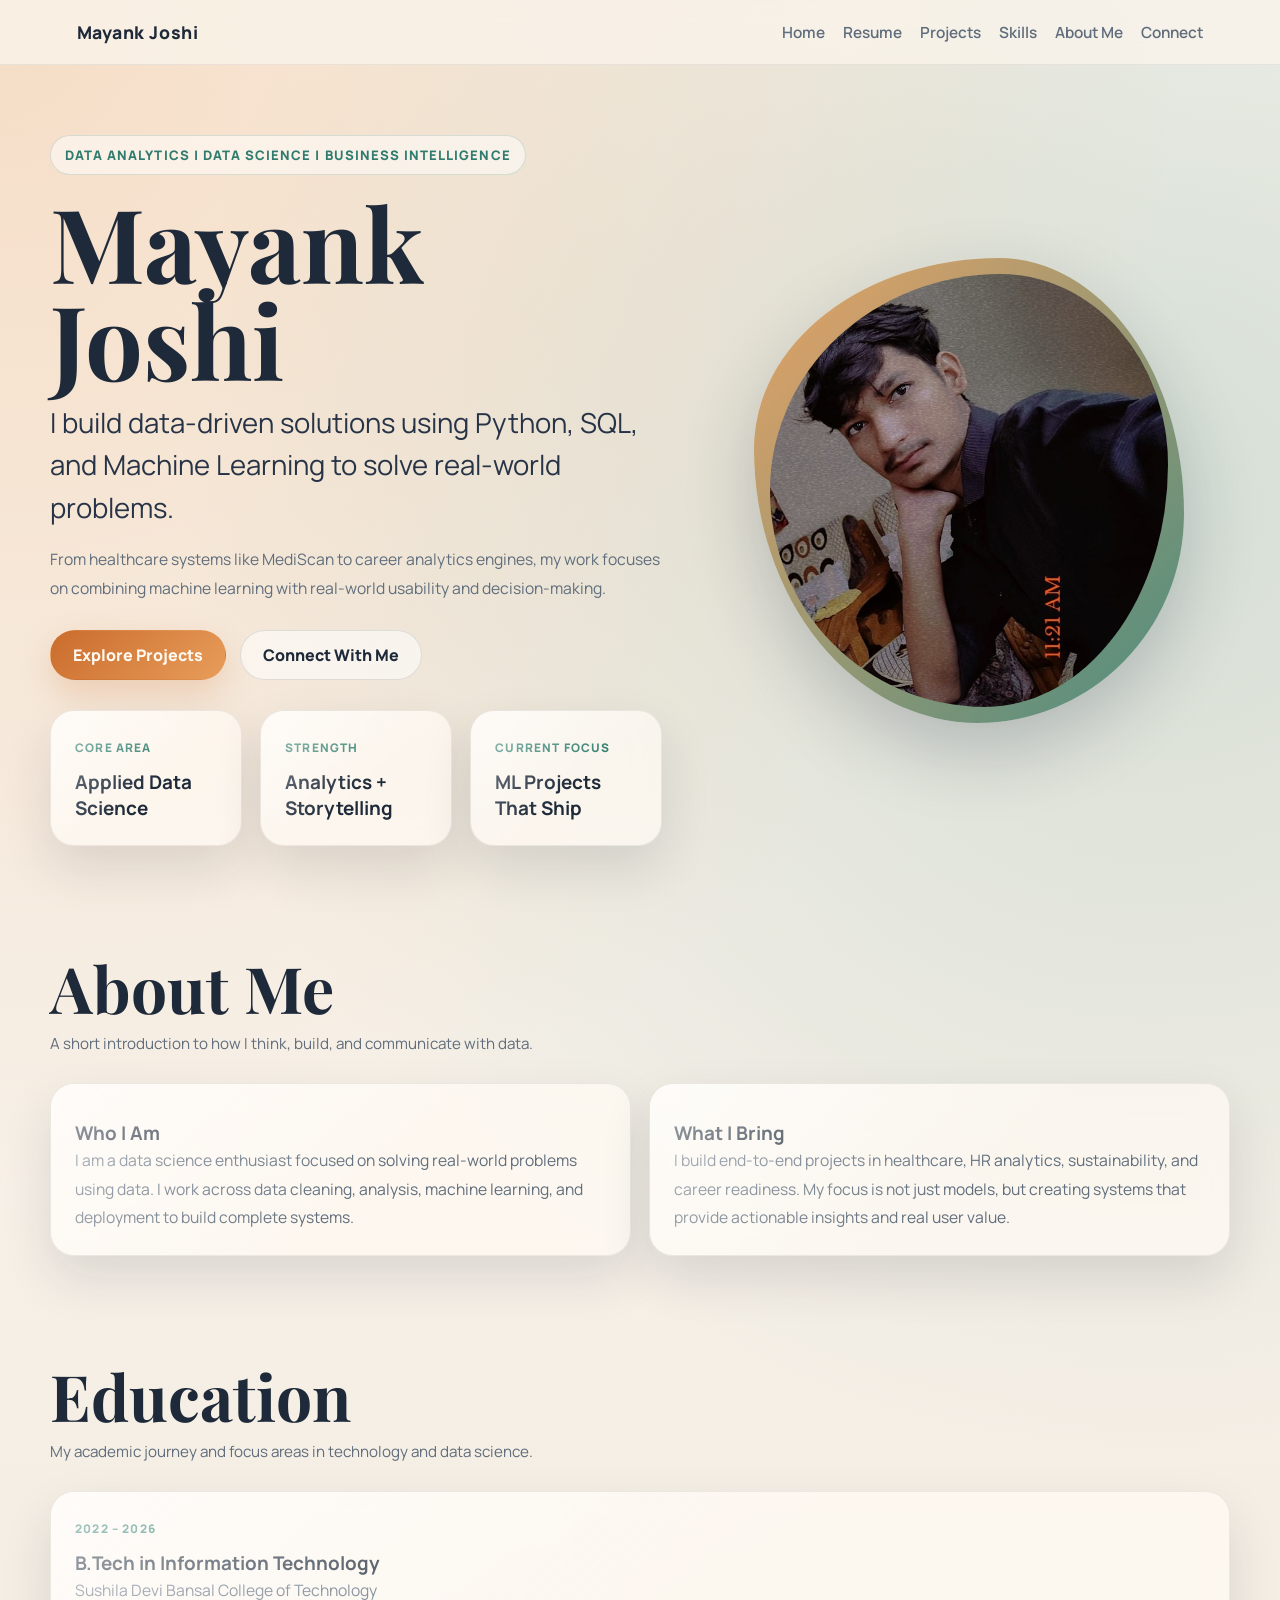
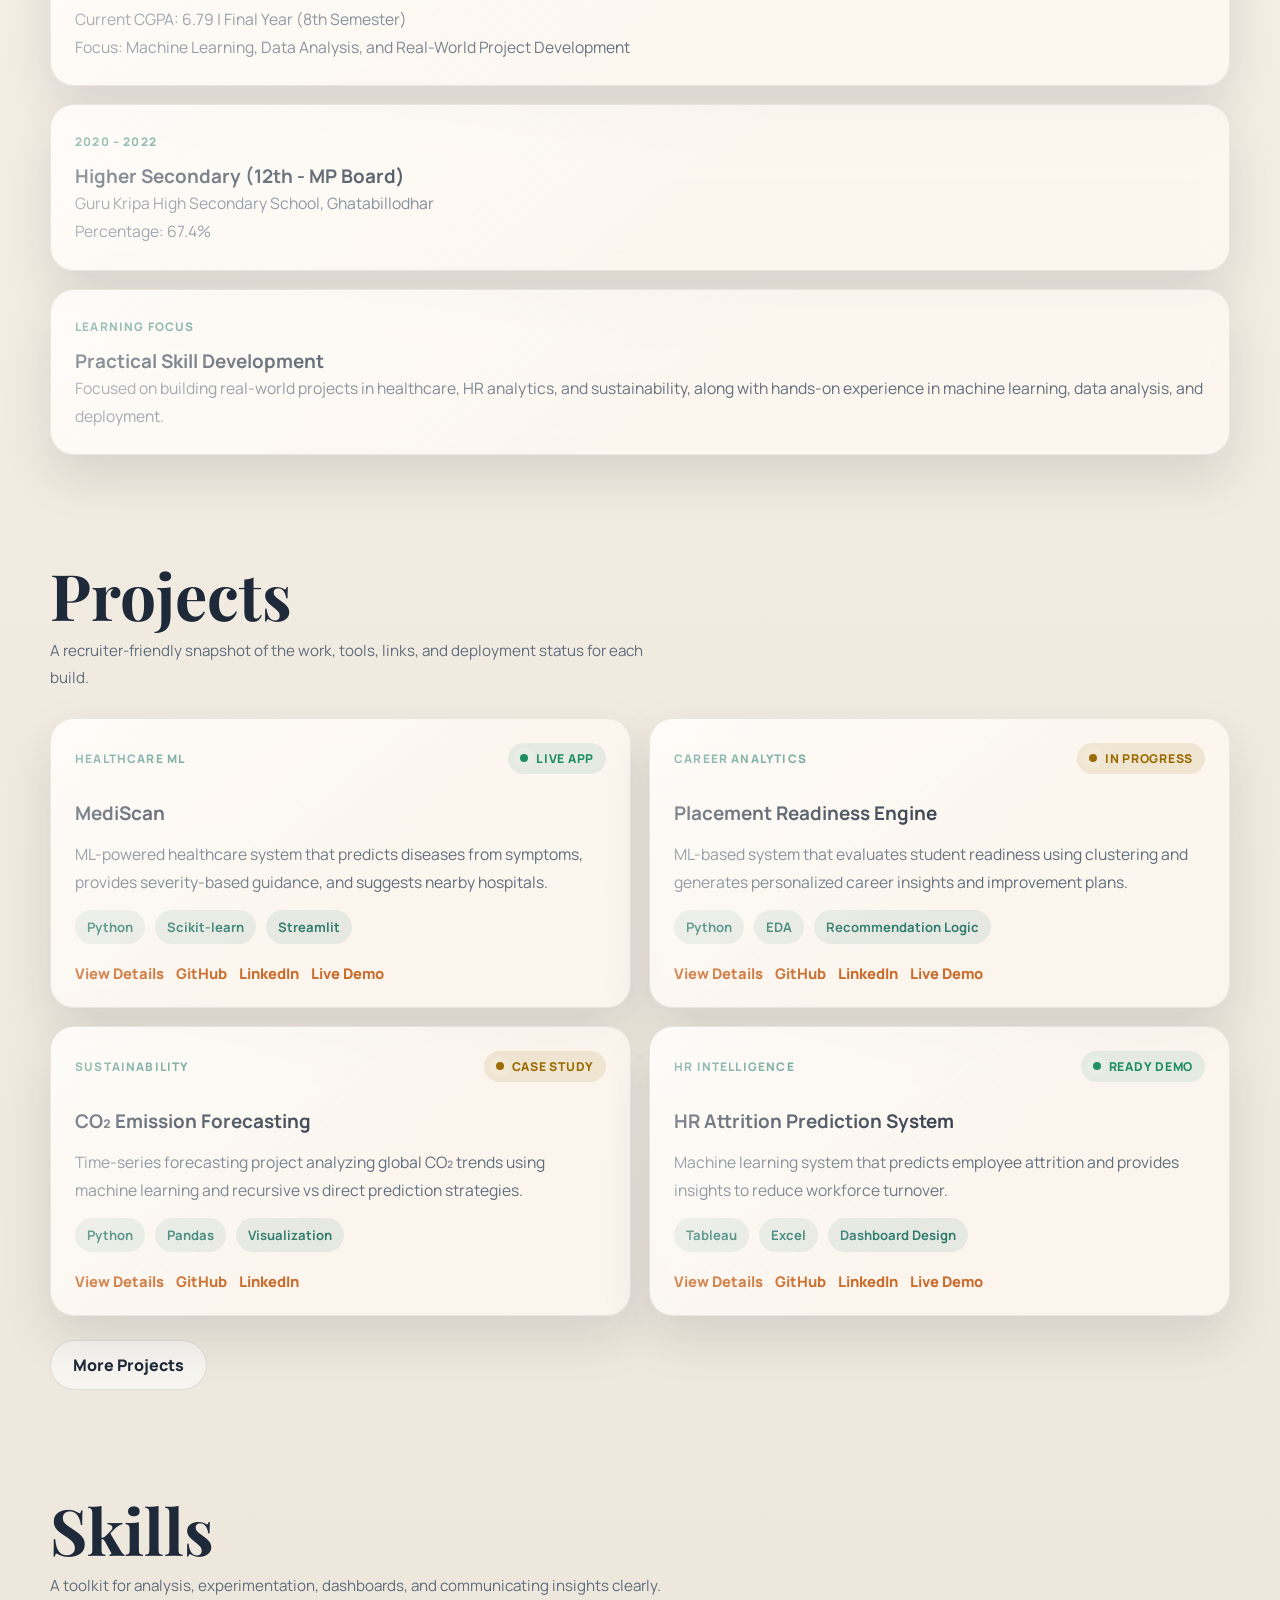
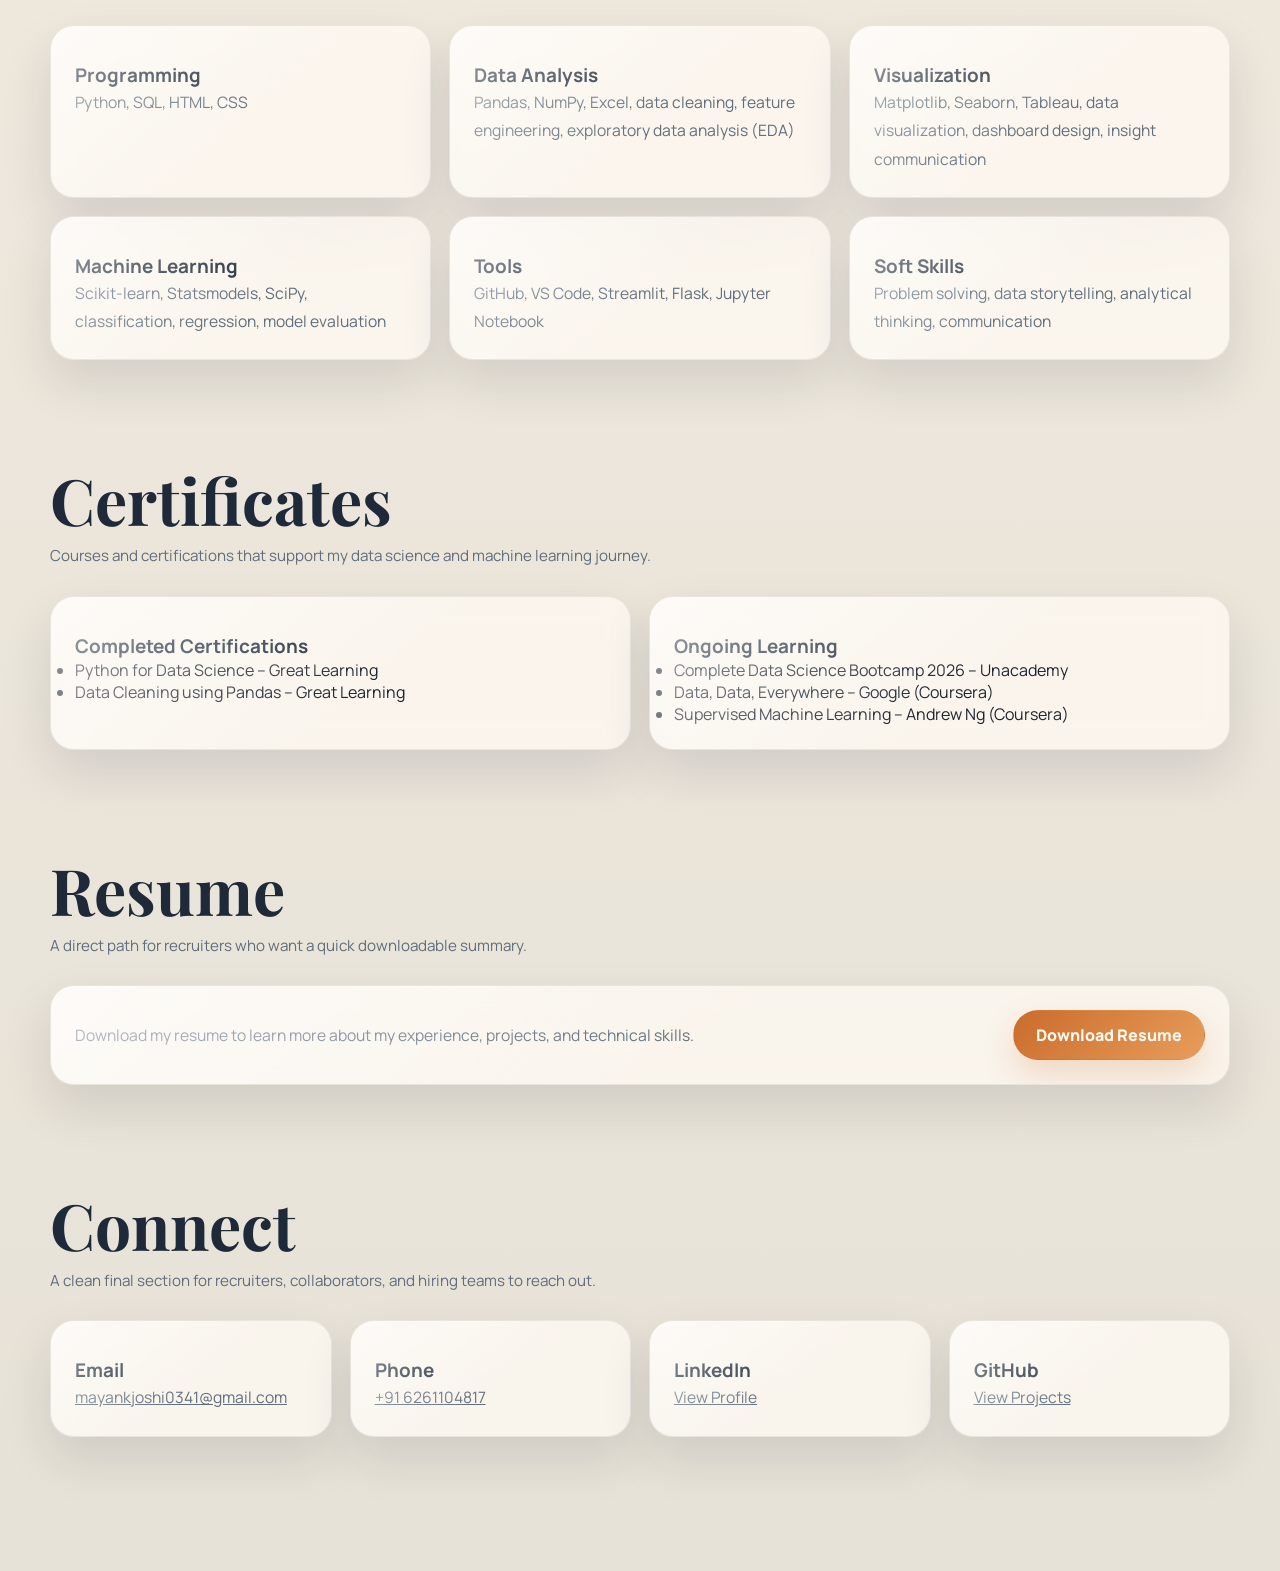
==== commit fae9c517: "Remove redundant HTML structure from index.html" ====
--- a/index.html
+++ b/index.html
@@ -404,169 +404,3 @@
     </script>
 </body>
 </html>
-
-
-
-
-
-
-<!DOCTYPE html>
-<html lang="en">
-<head>
-    <meta charset="UTF-8">
-    <meta name="viewport" content="width=device-width, initial-scale=1.0">
-    <title>Mayank Joshi | Data Scientist Portfolio</title>
-
-    <link href="https://fonts.googleapis.com/css2?family=Manrope:wght@400;500;700;800&family=Playfair+Display:wght@600;700&display=swap" rel="stylesheet">
-    <link rel="stylesheet" href="style.css">
-</head>
-
-<body>
-
-<nav class="navbar">
-    <a class="brand" href="#home">Mayank Joshi</a>
-    <ul class="nav-links">
-        <li><a href="#projects">Projects</a></li>
-        <li><a href="#skills">Skills</a></li>
-        <li><a href="#about">About</a></li>
-        <li><a href="#resume">Resume</a></li>
-        <li><a href="#contact">Contact</a></li>
-    </ul>
-</nav>
-
-<main>
-
-<!-- HERO -->
-<section class="hero reveal" id="home">
-    <div class="hero-copy">
-        <p class="eyebrow">Data Science | Machine Learning | Analytics</p>
-
-        <h1>Mayank Joshi</h1>
-
-        <p class="hero-line">
-            I build data-driven solutions using Python, SQL, and Machine Learning to solve real-world problems.
-        </p>
-
-        <p class="hero-text">
-            From healthcare systems like MediScan to career analytics engines,
-            my work focuses on combining machine learning with real-world usability and decision-making.
-        </p>
-
-        <div class="hero-actions">
-            <a class="btn btn-primary" href="#projects">View Projects</a>
-            <a class="btn btn-secondary" href="assets/resume.pdf" download>Download Resume</a>
-        </div>
-    </div>
-
-    <div class="hero-visual">
-        <div class="blob-shell">
-            <img src="assets/profile.jpg" class="profile-photo">
-        </div>
-    </div>
-</section>
-
-<!-- ABOUT -->
-<section class="content-section" id="about">
-    <h2>About Me</h2>
-
-    <p>
-        I am a data science enthusiast focused on building end-to-end solutions using data.
-        My work spans machine learning, analytics, and deployment, with projects in healthcare,
-        HR analytics, sustainability, and career intelligence.
-    </p>
-</section>
-
-<!-- PROJECTS -->
-<section class="content-section" id="projects">
-    <h2>Projects</h2>
-
-    <div class="card-grid">
-
-        <!-- MediScan -->
-        <div class="project-card">
-            <h3>MediScan</h3>
-            <p>
-                ML-powered healthcare system that predicts diseases from symptoms,
-                provides severity-based guidance, and suggests nearby hospitals.
-            </p>
-
-            <div class="project-links">
-                <a href="projects/mediscan.html">Details</a>
-                <a href="https://github.com/Mayankjoshi341/MEDISCAN/tree/main/MediScan">GitHub</a>
-            </div>
-        </div>
-
-        <!-- Placement -->
-        <div class="project-card">
-            <h3>Placement Readiness Engine</h3>
-            <p>
-                ML-based system that evaluates student readiness using clustering
-                and generates personalized career insights and improvement plans.
-            </p>
-
-            <div class="project-links">
-                <a href="projects/placement.html">Details</a>
-                <a href="https://github.com/Mayankjoshi341/Placement-Readiness-Analytics-Engine/tree/main/Placement_readiness">GitHub</a>
-            </div>
-        </div>
-
-        <!-- HR -->
-        <div class="project-card">
-            <h3>HR Attrition Prediction</h3>
-            <p>
-                Machine learning system that predicts employee attrition and provides
-                business insights to help reduce workforce turnover.
-            </p>
-
-            <div class="project-links">
-                <a href="projects/hr.html">Details</a>
-                <a href="https://github.com/Mayankjoshi341/minor-project/tree/main/minor-project-7sem">GitHub</a>
-            </div>
-        </div>
-
-        <!-- CO2 -->
-        <div class="project-card">
-            <h3>CO₂ Emission Forecasting</h3>
-            <p>
-                Time-series forecasting project analyzing global CO₂ trends
-                using machine learning and recursive vs direct prediction strategies.
-            </p>
-
-            <div class="project-links">
-                <a href="projects/co2.html">Details</a>
-                <a href="#">GitHub</a>
-            </div>
-        </div>
-
-    </div>
-</section>
-
-<!-- SKILLS -->
-<section class="content-section" id="skills">
-    <h2>Skills</h2>
-
-    <p>
-        Python, SQL, Pandas, NumPy, Scikit-learn, Matplotlib, Seaborn,
-        Tableau, Flask, Streamlit, HTML, CSS, GitHub
-    </p>
-</section>
-
-<!-- RESUME -->
-<section class="content-section" id="resume">
-    <h2>Resume</h2>
-    <a href="assets/resume.pdf" class="btn btn-primary" download>Download Resume</a>
-</section>
-
-<!-- CONTACT -->
-<section class="content-section" id="contact">
-    <h2>Contact</h2>
-
-    <p>Email: your.email@gmail.com</p>
-    <p>GitHub: github.com/Mayankjoshi341</p>
-    <p>LinkedIn: your-linkedin-link</p>
-</section>
-
-</main>
-
-</body>
-</html>
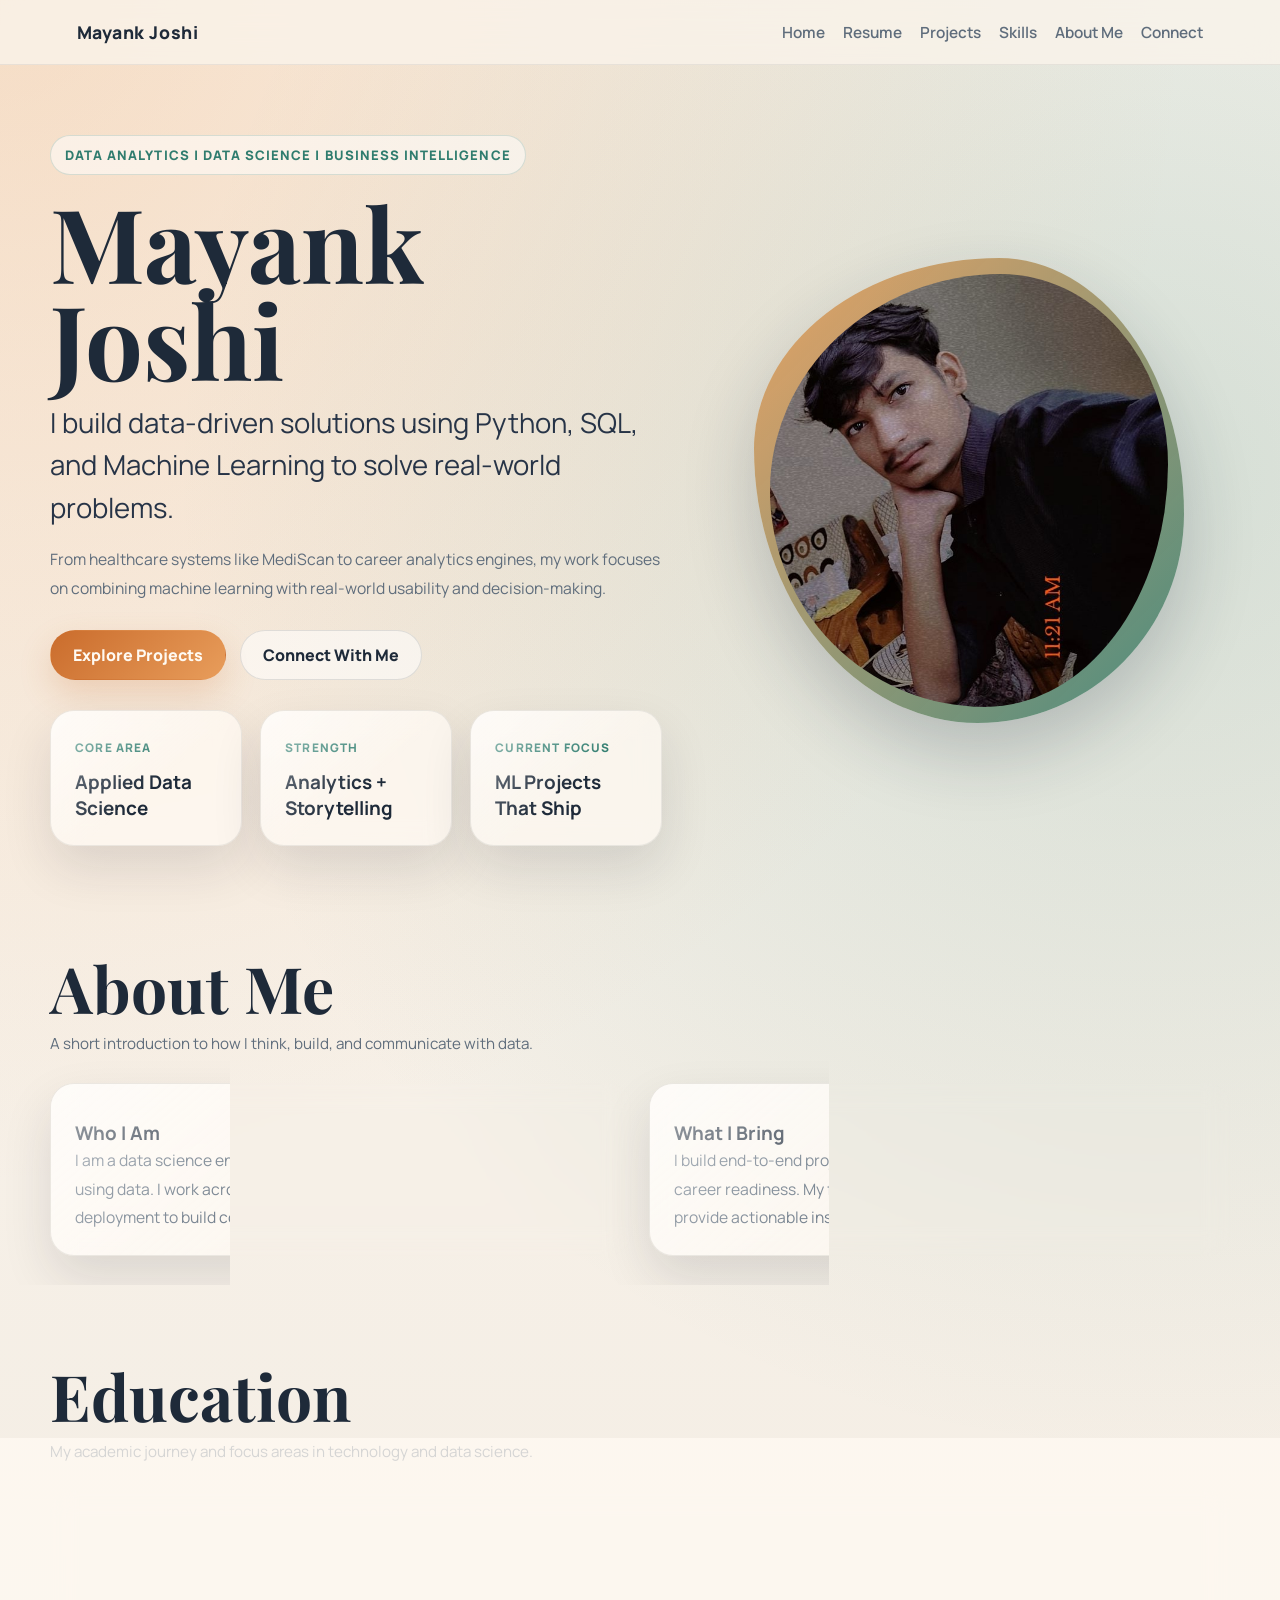
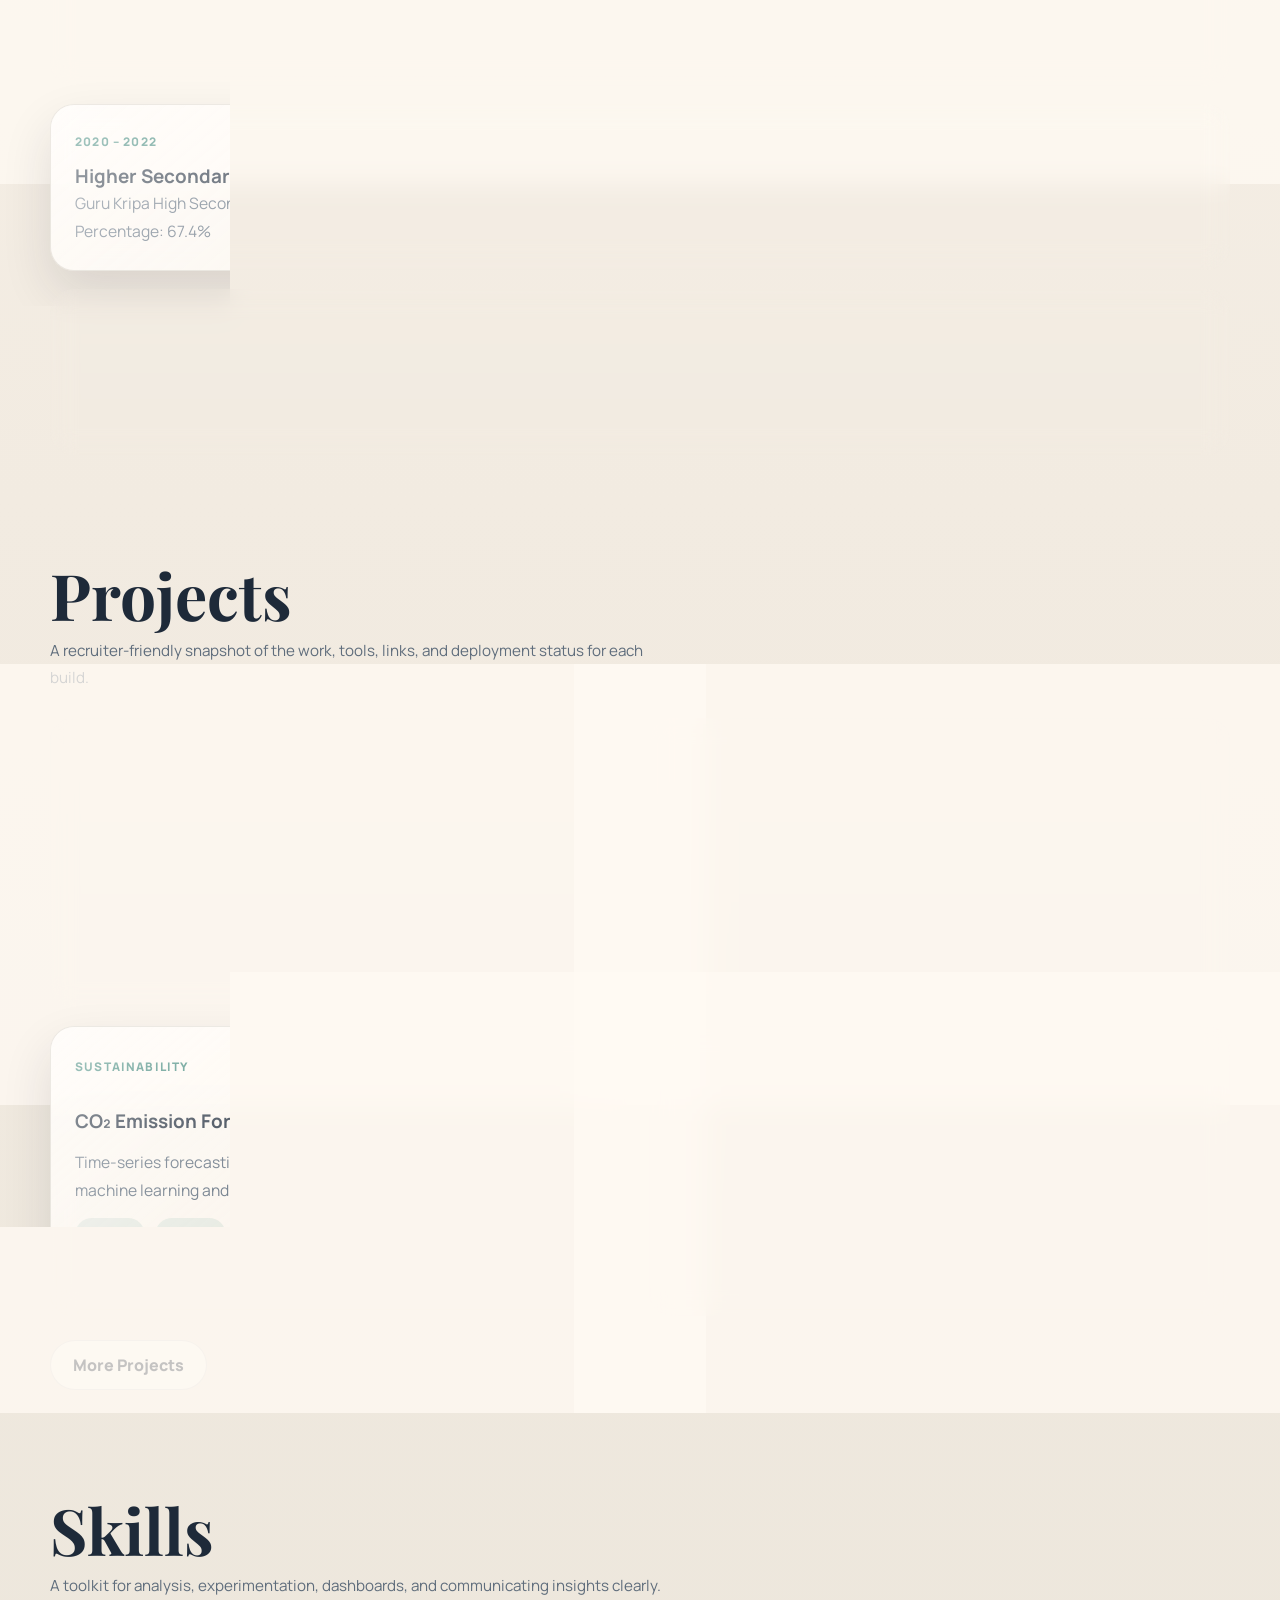
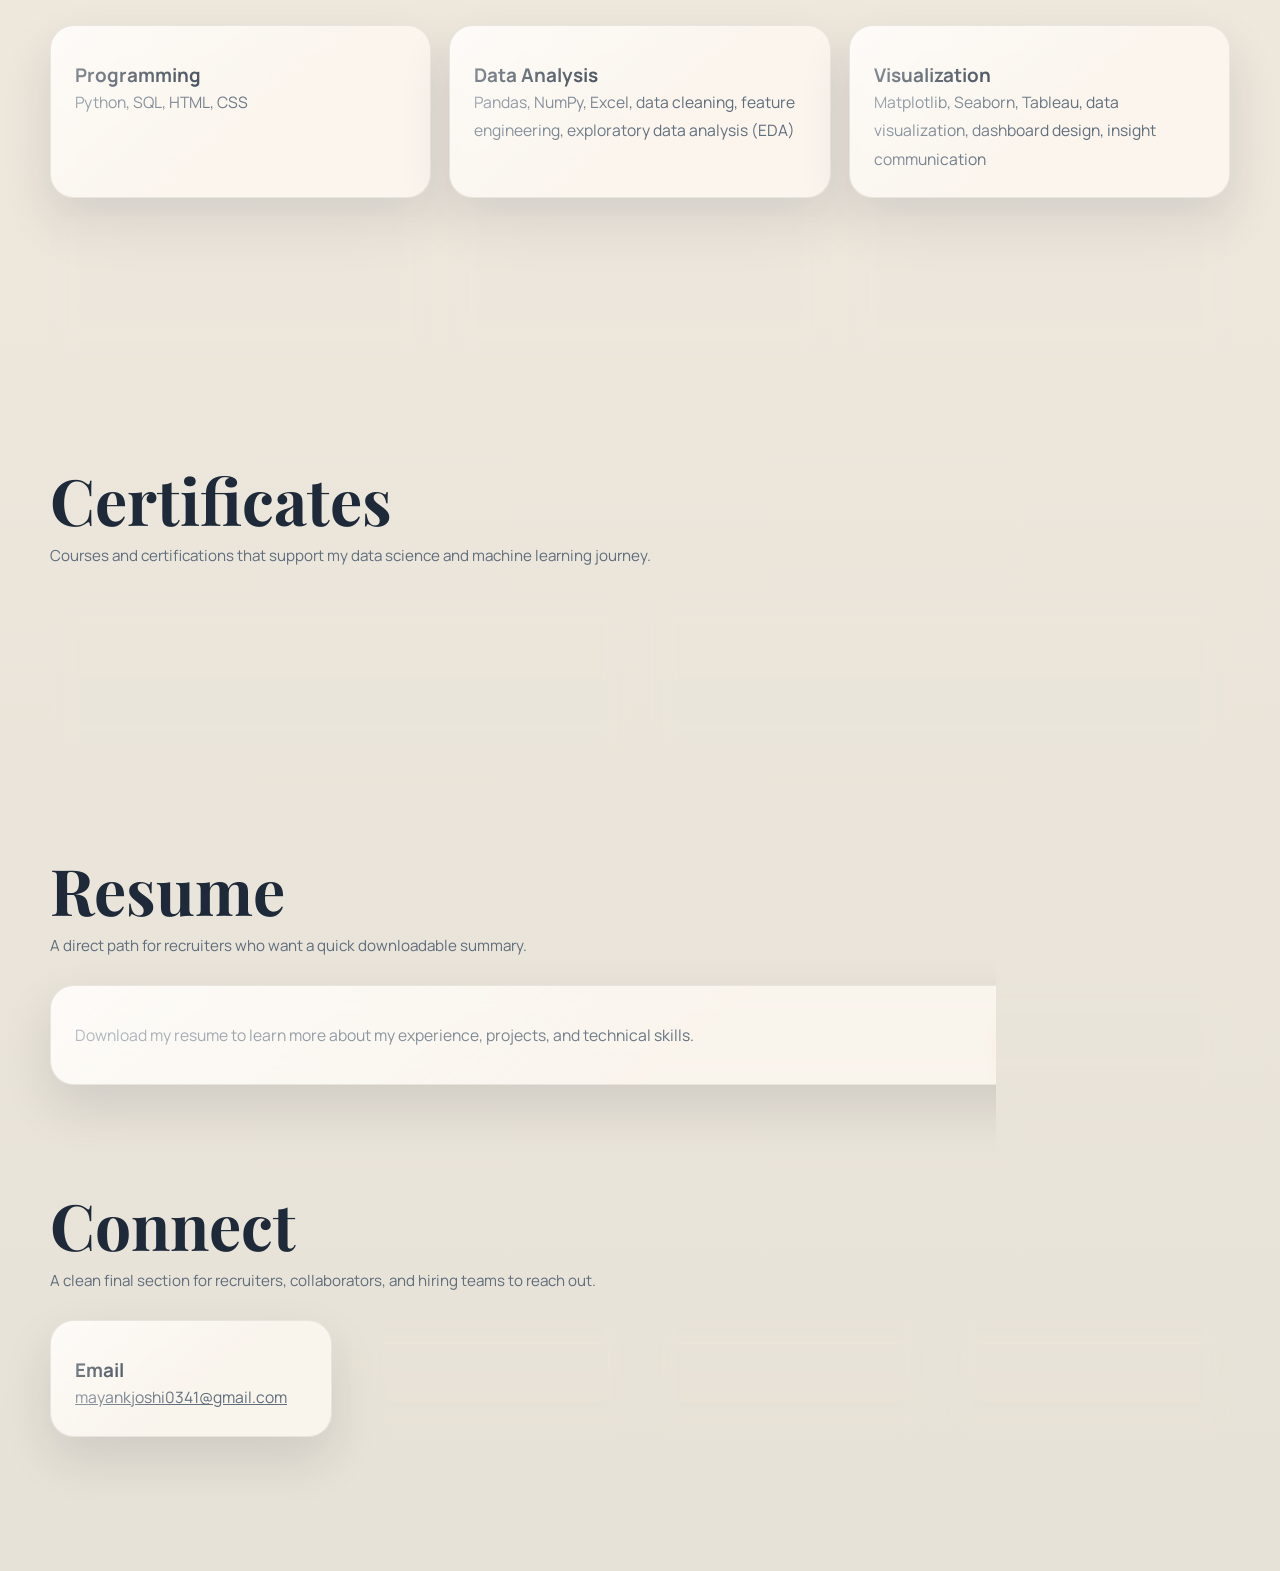
==== commit 28d5d494: "Update GitHub link for CO2 project in index.html" ====
--- a/index.html
+++ b/index.html
@@ -190,7 +190,7 @@
                     </div>
                     <div class="project-links">
                         <a href="projects/co2.html">View Details</a>
-                        <a href="#" title="Add your GitHub project URL">GitHub</a>
+                        <a href="https://github.com/Mayankjoshi341/Gobal-Emission">GitHub</a>
                         <a href="#" title="Add your LinkedIn post or article URL">LinkedIn</a>
                     </div>
                 </article>
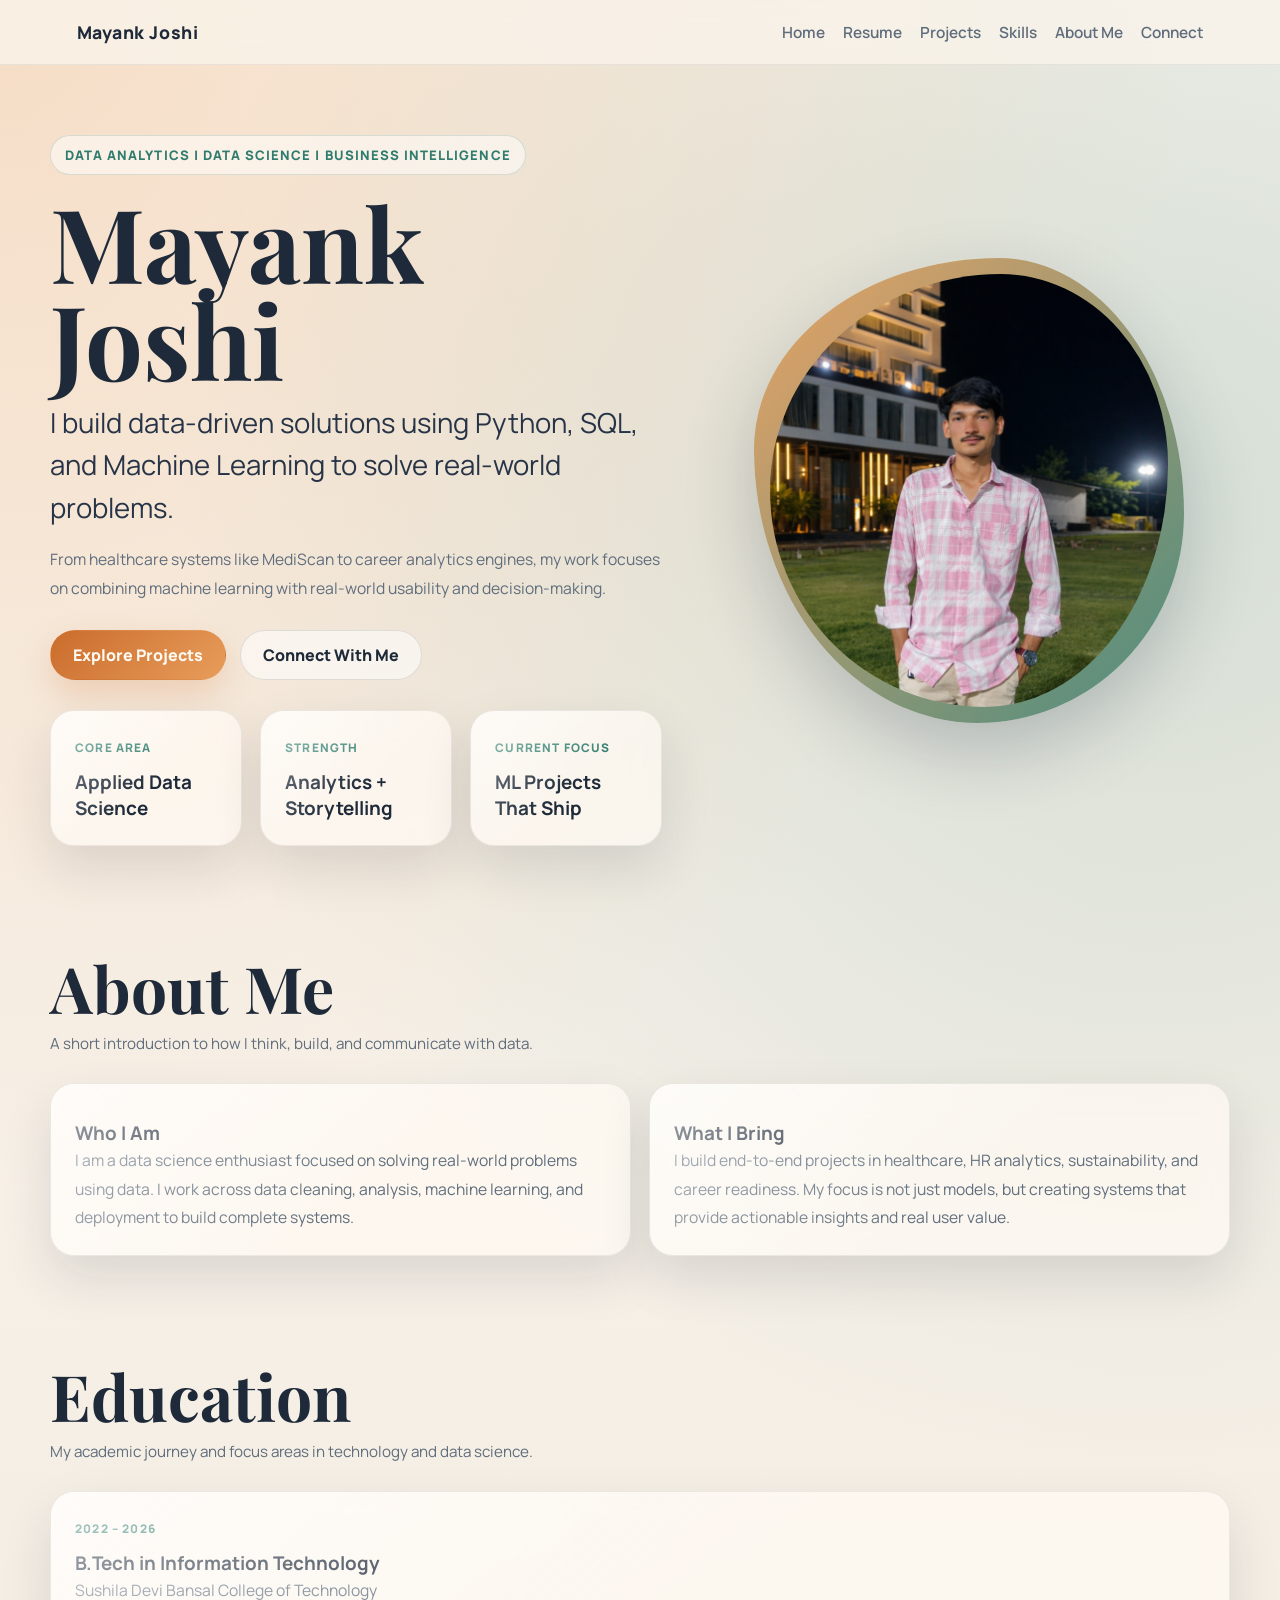
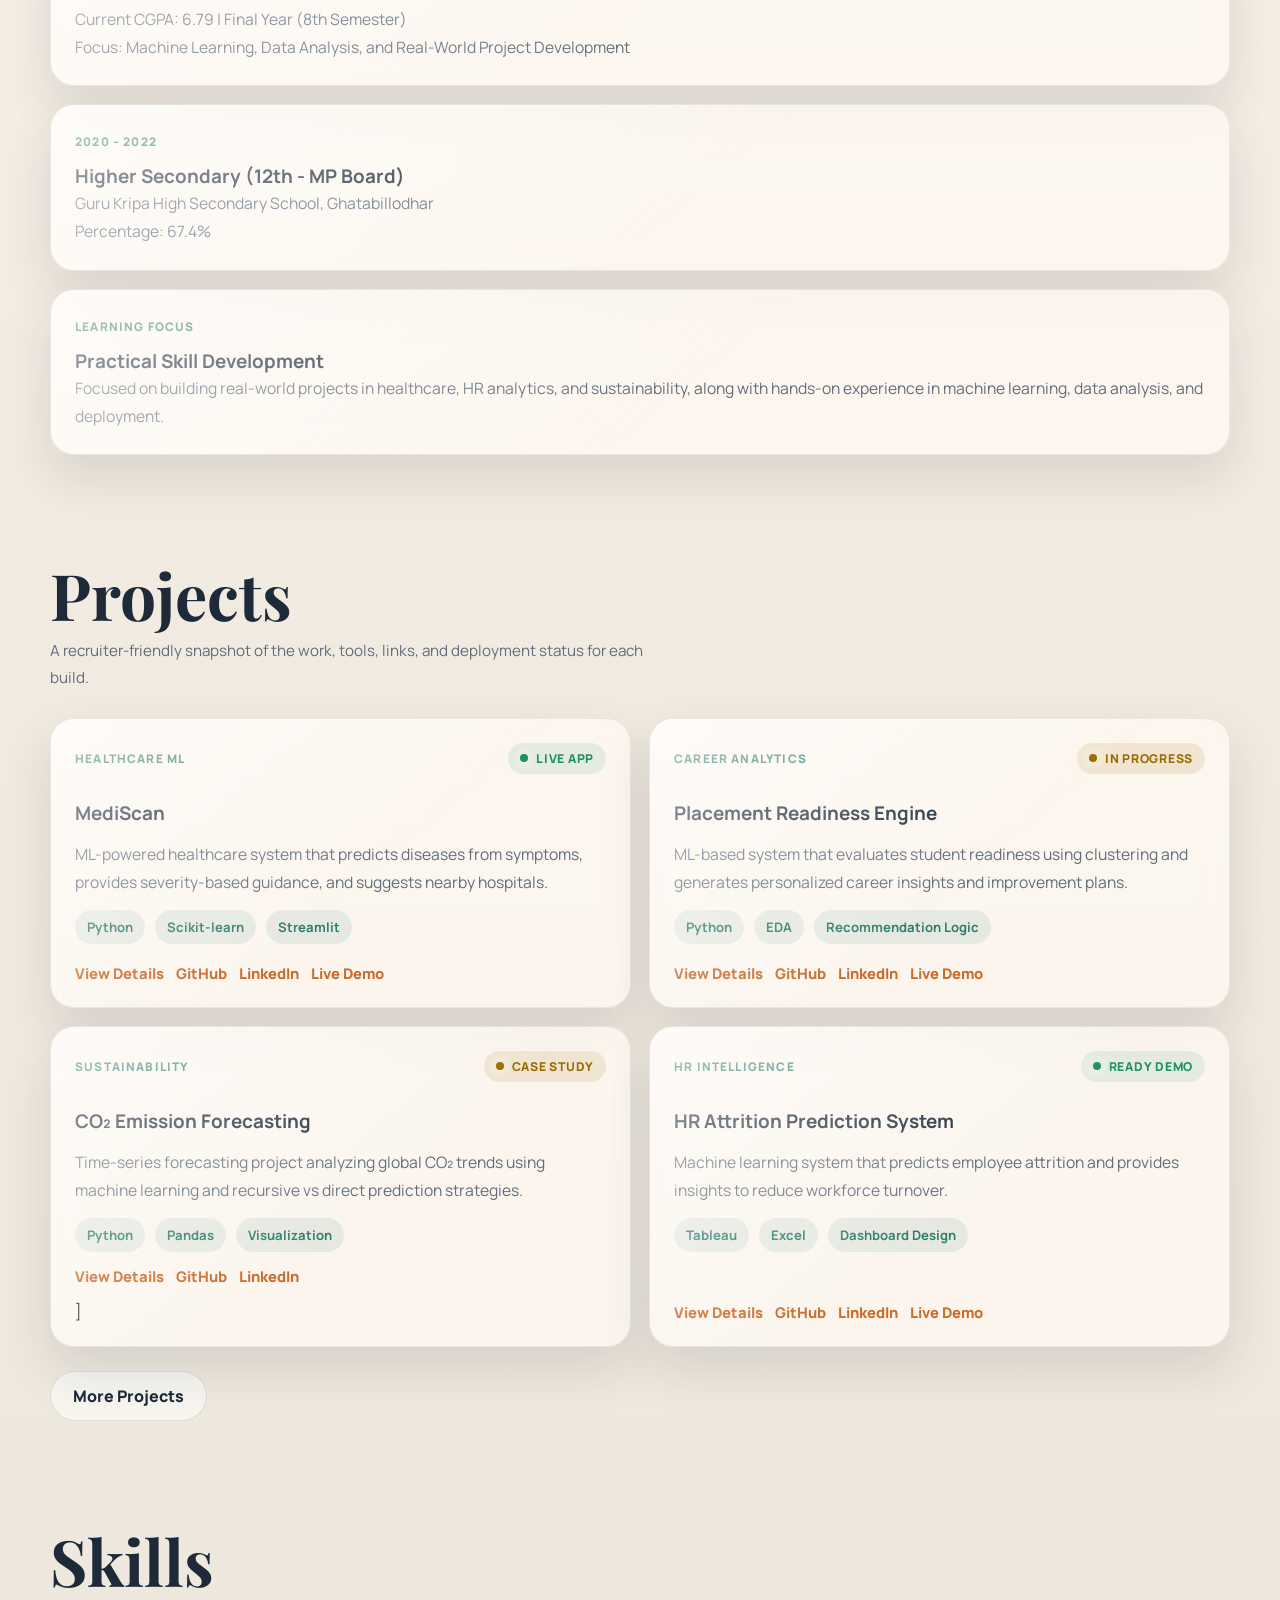
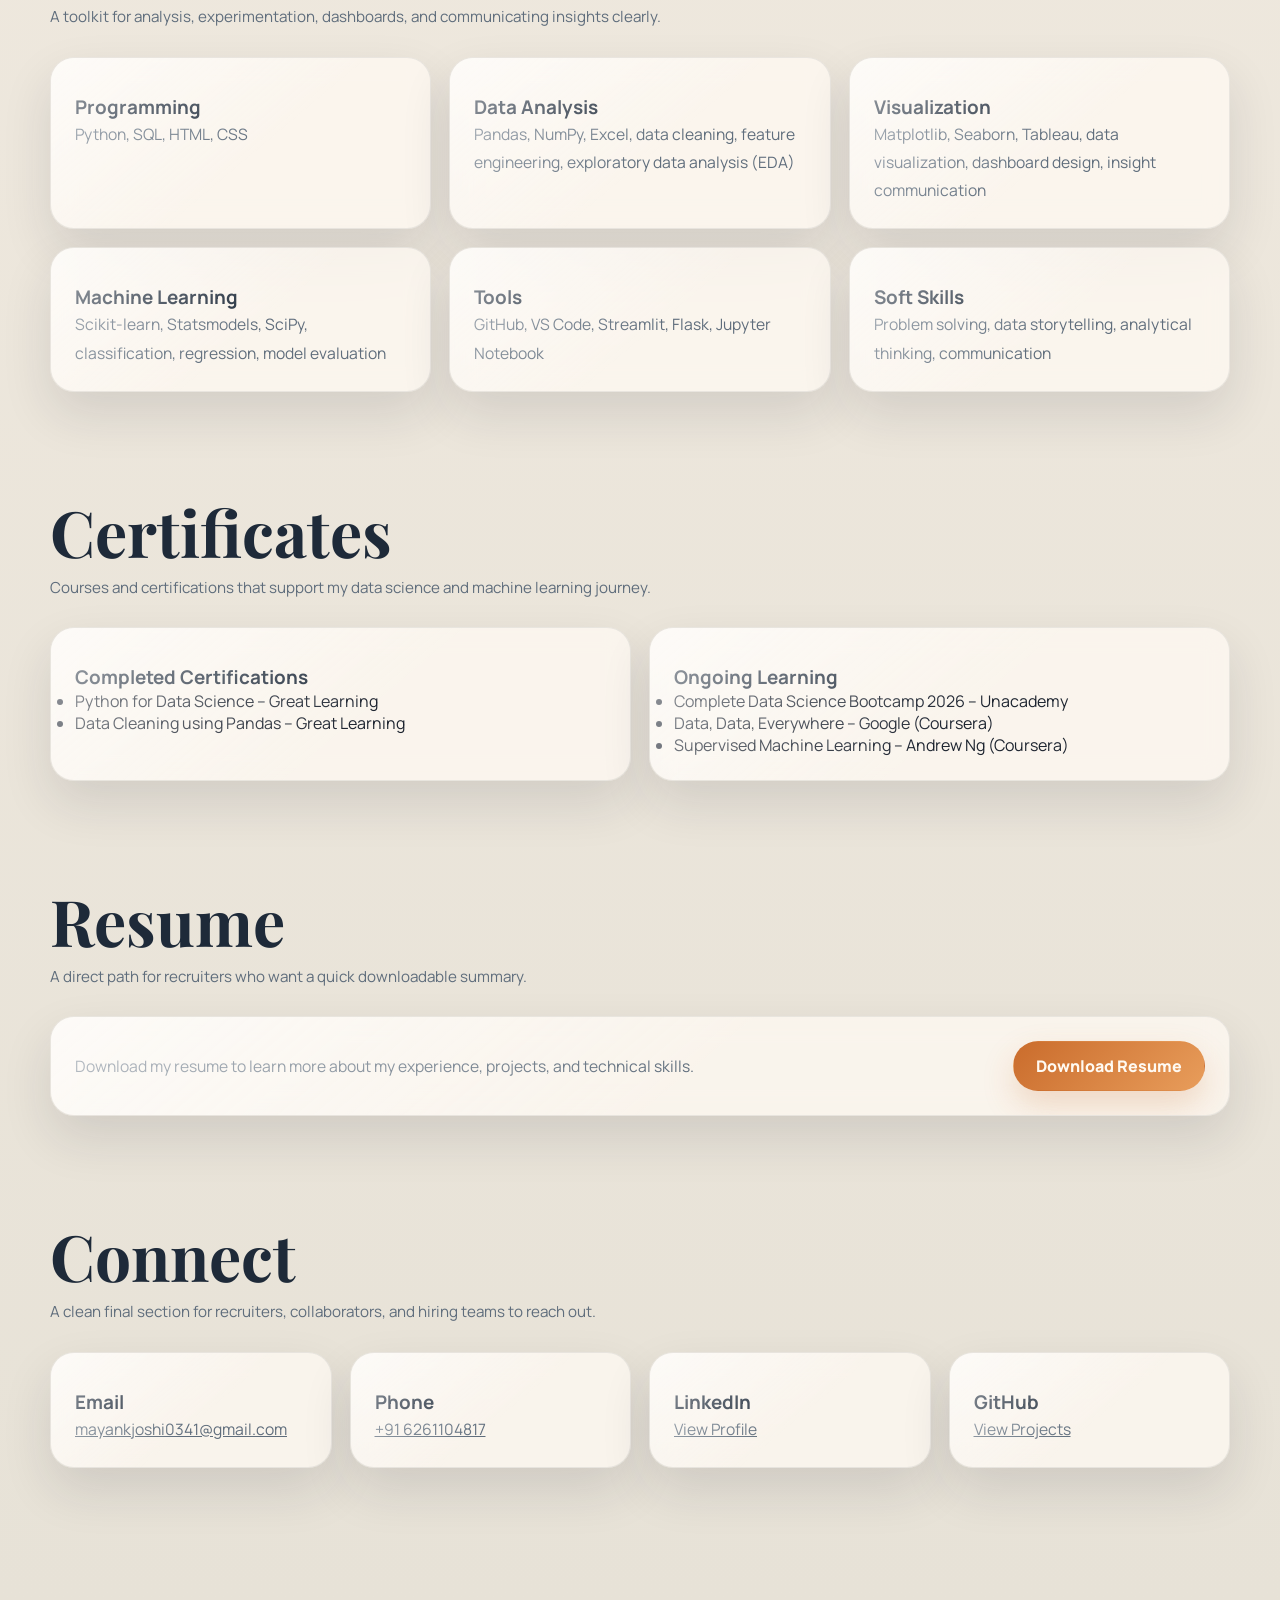
==== commit 0db25cd6: "Refactor code structure for improved readability and maintainability" ====
--- a/index.html
+++ b/index.html
@@ -58,7 +58,7 @@
             <div class="hero-visual reveal">
                 <div class="blob-shell">
                     <img
-                        src="assets/profile.jpg"
+                        src="assets/profile.png"
                         alt="Portrait of Mayank Joshi"
                         class="profile-photo"
                         onerror="this.style.display='none'; this.nextElementSibling.style.display='grid';"
@@ -171,8 +171,8 @@
                     <div class="project-links">
                         <a href="projects/placement.html">View Details</a>
                         <a href="https://github.com/Mayankjoshi341/Placement-Readiness-Analytics-Engine/tree/main/Placement_readiness">GitHub</a>
-                        <a href="#" title="Add your LinkedIn post or article URL">LinkedIn</a>
-                        <a href="#" title="Add your deployed dashboard URL">Live Demo</a>
+                        <a href="#" title="Add LinkedIn post or article URL">LinkedIn</a>
+                        <a href="#" title="Add deployed dashboard URL">Live Demo</a>
                     </div>
                 </article>
 
@@ -191,8 +191,8 @@
                     <div class="project-links">
                         <a href="projects/co2.html">View Details</a>
                         <a href="https://github.com/Mayankjoshi341/Gobal-Emission">GitHub</a>
-                        <a href="#" title="Add your LinkedIn post or article URL">LinkedIn</a>
-                    </div>
+                        <a href="#" title="Add LinkedIn post or article URL">LinkedIn</a>
+                    </div>]
                 </article>
 
                 <article class="project-card project-live reveal">
@@ -210,8 +210,8 @@
                     <div class="project-links">
                         <a href="projects/hr.html">View Details</a>
                         <a href="https://github.com/Mayankjoshi341/minor-project/tree/main/minor-project-7sem">GitHub</a>
-                        <a href="#" title="Add your LinkedIn post or article URL">LinkedIn</a>
-                        <a href="#" title="Add your deployed dashboard URL">Live Demo</a>
+                        <a href="#" title="Add LinkedIn post or article URL">LinkedIn</a>
+                        <a href="#" title="Add deployed dashboard URL">Live Demo</a>
                     </div>
                 </article>
             </div>
@@ -233,8 +233,8 @@
                         </div>
                         <div class="project-links">
                             <a href="#">View Details</a>
-                            <a href="#" title="Add your GitHub project URL">GitHub</a>
-                            <a href="#" title="Add your LinkedIn post or article URL">LinkedIn</a>
+                            <a href="#" title="Add GitHub project URL">GitHub</a>
+                            <a href="#" title="Add LinkedIn post or article URL">LinkedIn</a>
                         </div>
                     </article>
 
@@ -252,8 +252,8 @@
                         </div>
                         <div class="project-links">
                             <a href="#">View Details</a>
-                            <a href="#" title="Add your GitHub project URL">GitHub</a>
-                            <a href="#" title="Add your LinkedIn post or article URL">LinkedIn</a>
+                            <a href="#" title="Add GitHub project URL">GitHub</a>
+                            <a href="#" title="Add LinkedIn post or article URL">LinkedIn</a>
                         </div>
                     </article>
                 </div>
